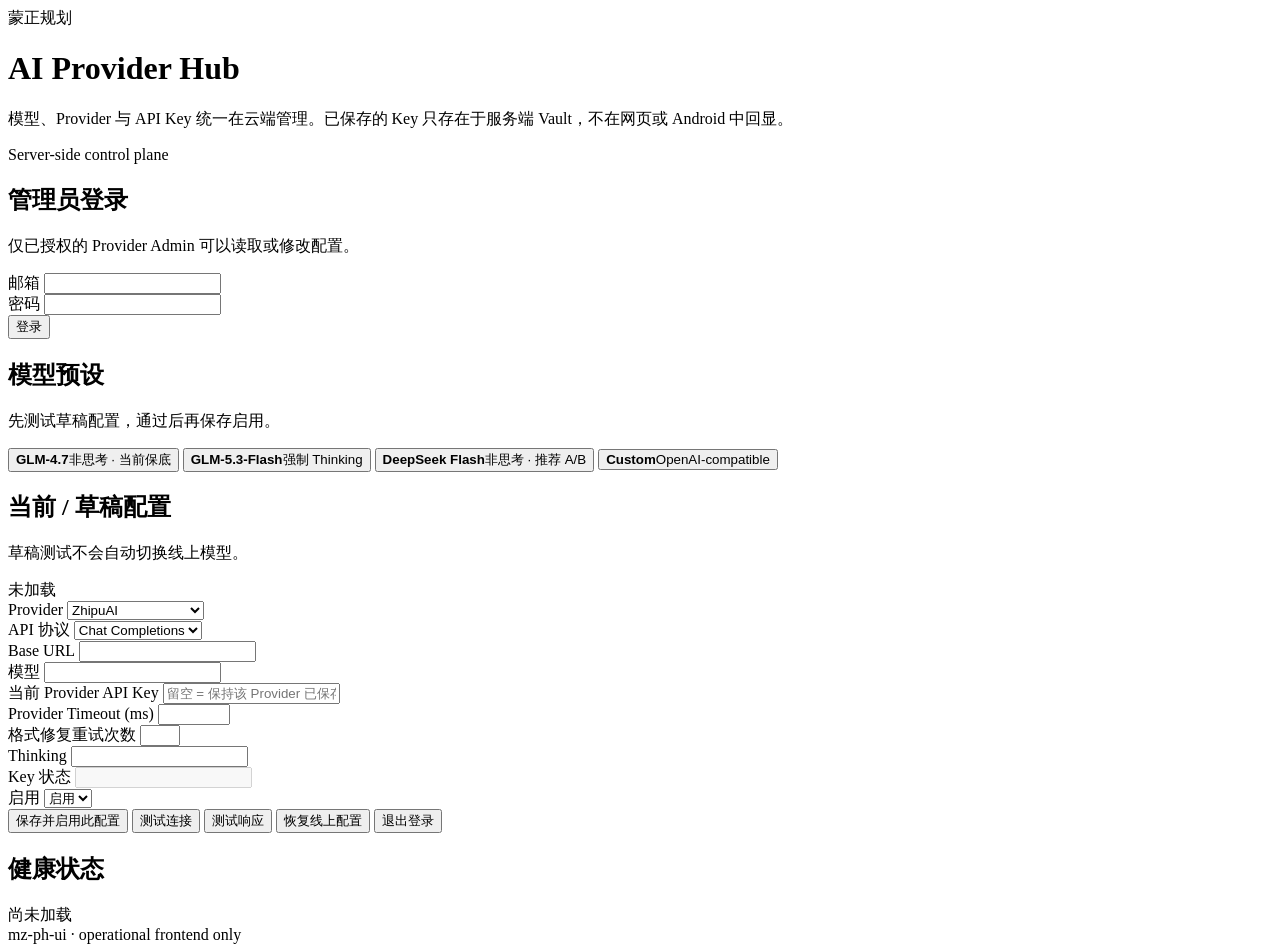
==== index.html @ d0a44278 "feat: add secure Provider Hub shell" ====
<!doctype html>
<html lang="zh-CN">
<head>
<meta charset="utf-8">
<meta name="viewport" content="width=device-width,initial-scale=1">
<meta name="referrer" content="no-referrer">
<meta http-equiv="Content-Security-Policy" content="default-src 'self'; script-src 'self'; style-src 'self'; connect-src https://ibshmenzooxndneqwqht.supabase.co; img-src 'self' data:; object-src 'none'; base-uri 'none'; form-action 'self'">
<title>蒙正规划 · AI Provider Hub</title>
<link rel="stylesheet" href="./style.css">
</head>
<body>
<div class="wrap">
  <header class="hero">
    <div>
      <div class="eyebrow">蒙正规划</div>
      <h1>AI Provider Hub</h1>
      <p>模型、Provider 与 API Key 统一在云端管理。已保存的 Key 只存在于服务端 Vault，不在网页或 Android 中回显。</p>
    </div>
    <div class="hero-badge">Server-side control plane</div>
  </header>

  <section id="login" class="card">
    <h2>管理员登录</h2>
    <p class="muted">仅已授权的 Provider Admin 可以读取或修改配置。</p>
    <div class="grid">
      <div>
        <label for="email">邮箱</label>
        <input id="email" type="email" autocomplete="username">
      </div>
      <div>
        <label for="password">密码</label>
        <input id="password" type="password" autocomplete="current-password">
      </div>
    </div>
    <div class="row top-gap">
      <button id="loginBtn">登录</button>
    </div>
  </section>

  <main id="console" class="hidden">
    <section class="card">
      <div class="section-title">
        <div>
          <h2>模型预设</h2>
          <p class="muted">先测试草稿配置，通过后再保存启用。</p>
        </div>
      </div>
      <div class="preset-grid">
        <button class="preset" data-preset="glm47">
          <strong>GLM-4.7</strong><span>非思考 · 当前保底</span>
        </button>
        <button class="preset" data-preset="glm53flash">
          <strong>GLM-5.3-Flash</strong><span>强制 Thinking</span>
        </button>
        <button class="preset" data-preset="deepseek">
          <strong>DeepSeek Flash</strong><span>非思考 · 推荐 A/B</span>
        </button>
        <button class="preset" data-preset="custom">
          <strong>Custom</strong><span>OpenAI-compatible</span>
        </button>
      </div>
      <div id="policy_note" class="policy-note"></div>
    </section>

    <section class="card">
      <div class="section-title">
        <div>
          <h2>当前 / 草稿配置</h2>
          <p class="muted">草稿测试不会自动切换线上模型。</p>
        </div>
        <span id="activeBadge" class="badge">未加载</span>
      </div>

      <div class="grid">
        <div>
          <label for="provider">Provider</label>
          <select id="provider">
            <option value="zhipuai">ZhipuAI</option>
            <option value="deepseek">DeepSeek</option>
            <option value="openai">OpenAI</option>
            <option value="openai_compatible">OpenAI-compatible</option>
          </select>
        </div>
        <div>
          <label for="api_style">API 协议</label>
          <select id="api_style">
            <option value="chat_completions">Chat Completions</option>
            <option value="responses">Responses</option>
          </select>
        </div>

        <div class="full">
          <label for="base_url">Base URL</label>
          <input id="base_url" spellcheck="false">
        </div>

        <div>
          <label for="model">模型</label>
          <input id="model" spellcheck="false">
        </div>
        <div>
          <label for="api_key">当前 Provider API Key</label>
          <input id="api_key" type="password" autocomplete="new-password" placeholder="留空 = 保持该 Provider 已保存的 Key">
        </div>

        <div>
          <label for="timeout_ms">Provider Timeout (ms)</label>
          <input id="timeout_ms" type="number" min="5000" max="60000">
        </div>
        <div>
          <label for="repairs">格式修复重试次数</label>
          <input id="repairs" type="number" min="0" max="2">
        </div>

        <div>
          <label for="thinking_mode">Thinking</label>
          <input id="thinking_mode" readonly>
        </div>
        <div>
          <label for="key_state">Key 状态</label>
          <input id="key_state" disabled>
        </div>

        <div>
          <label for="enabled">启用</label>
          <select id="enabled">
            <option value="true">启用</option>
            <option value="false">停用</option>
          </select>
        </div>
      </div>

      <div class="row top-gap">
        <button id="saveBtn">保存并启用此配置</button>
        <button class="secondary" id="testConnBtn">测试连接</button>
        <button class="secondary" id="testRespBtn">测试响应</button>
        <button class="secondary" id="reloadBtn">恢复线上配置</button>
        <button class="ghost" id="logoutBtn">退出登录</button>
      </div>
    </section>

    <section class="card">
      <h2>健康状态</h2>
      <div id="health" class="status">尚未加载</div>
    </section>
  </main>

  <footer>mz-ph-ui · operational frontend only</footer>
</div>
<script src="./app.js" defer></script>
</body>
</html>
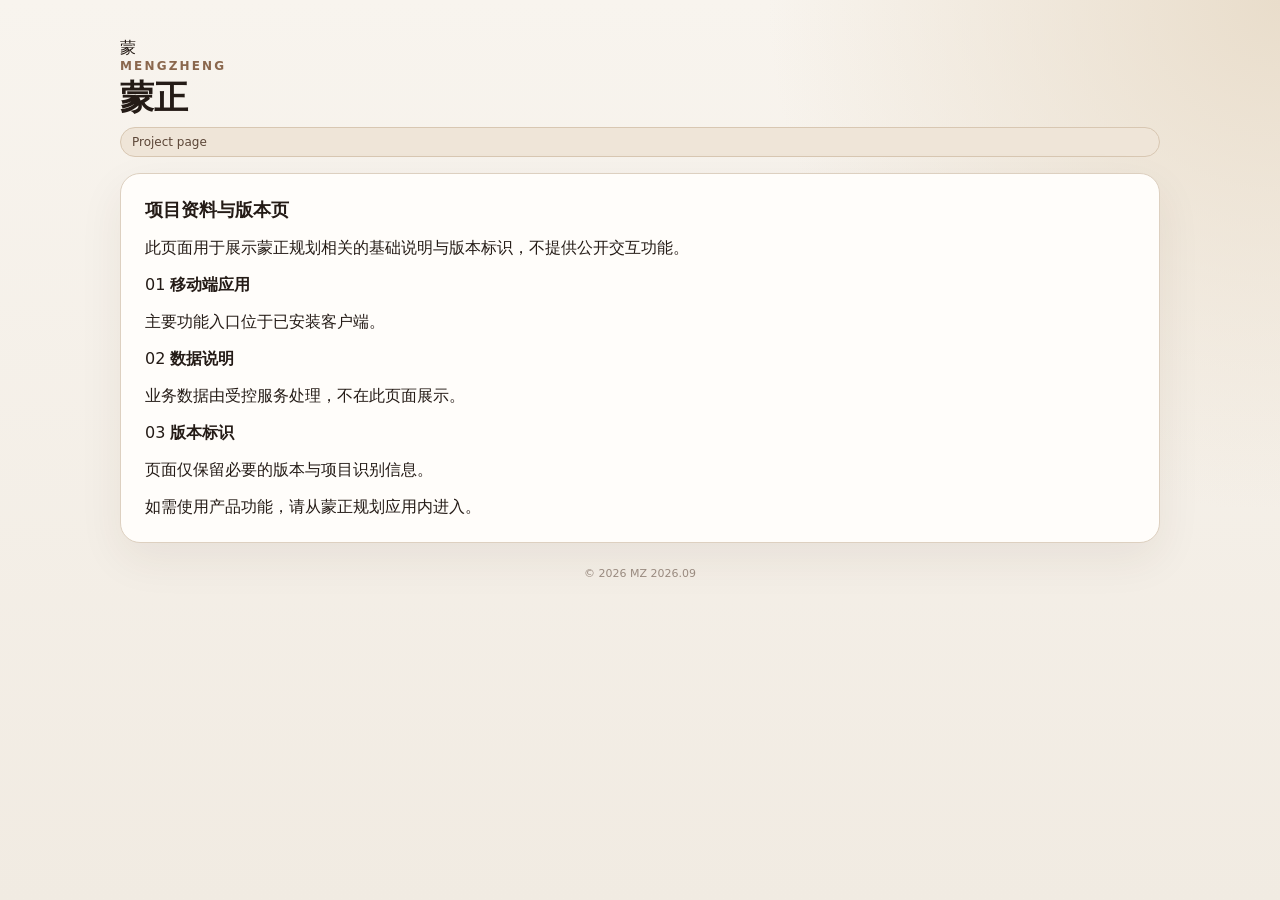
==== commit d4f3ea2a: "feat: replace public root with neutral project page" ====
--- a/index.html
+++ b/index.html
@@ -4,149 +4,57 @@
 <meta charset="utf-8">
 <meta name="viewport" content="width=device-width,initial-scale=1">
 <meta name="referrer" content="no-referrer">
-<meta http-equiv="Content-Security-Policy" content="default-src 'self'; script-src 'self'; style-src 'self'; connect-src https://ibshmenzooxndneqwqht.supabase.co; img-src 'self' data:; object-src 'none'; base-uri 'none'; form-action 'self'">
-<title>蒙正规划 · AI Provider Hub</title>
+<meta name="robots" content="noindex,nofollow,noarchive,nosnippet,noimageindex">
+<meta http-equiv="Content-Security-Policy" content="default-src 'self'; style-src 'self'; img-src 'self' data:; object-src 'none'; base-uri 'none'; form-action 'self'">
+<title>蒙正 · 项目页</title>
 <link rel="stylesheet" href="./style.css">
 </head>
-<body>
-<div class="wrap">
-  <header class="hero">
-    <div>
-      <div class="eyebrow">蒙正规划</div>
-      <h1>AI Provider Hub</h1>
-      <p>模型、Provider 与 API Key 统一在云端管理。已保存的 Key 只存在于服务端 Vault，不在网页或 Android 中回显。</p>
+<body class="public-body">
+<div class="wrap public-wrap">
+  <header class="public-hero">
+    <div class="brand-lockup">
+      <div class="brand-mark" aria-hidden="true">蒙</div>
+      <div>
+        <div class="eyebrow">MENGZHENG</div>
+        <h1>蒙正</h1>
+      </div>
     </div>
-    <div class="hero-badge">Server-side control plane</div>
+    <div class="hero-badge">Project page</div>
   </header>
 
-  <section id="login" class="card">
-    <h2>管理员登录</h2>
-    <p class="muted">仅已授权的 Provider Admin 可以读取或修改配置。</p>
-    <div class="grid">
-      <div>
-        <label for="email">邮箱</label>
-        <input id="email" type="email" autocomplete="username">
-      </div>
-      <div>
-        <label for="password">密码</label>
-        <input id="password" type="password" autocomplete="current-password">
-      </div>
-    </div>
-    <div class="row top-gap">
-      <button id="loginBtn">登录</button>
-    </div>
-  </section>
-
-  <main id="console" class="hidden">
-    <section class="card">
-      <div class="section-title">
-        <div>
-          <h2>模型预设</h2>
-          <p class="muted">先测试草稿配置，通过后再保存启用。</p>
-        </div>
-      </div>
-      <div class="preset-grid">
-        <button class="preset" data-preset="glm47">
-          <strong>GLM-4.7</strong><span>非思考 · 当前保底</span>
-        </button>
-        <button class="preset" data-preset="glm53flash">
-          <strong>GLM-5.3-Flash</strong><span>强制 Thinking</span>
-        </button>
-        <button class="preset" data-preset="deepseek">
-          <strong>DeepSeek Flash</strong><span>非思考 · 推荐 A/B</span>
-        </button>
-        <button class="preset" data-preset="custom">
-          <strong>Custom</strong><span>OpenAI-compatible</span>
-        </button>
-      </div>
-      <div id="policy_note" class="policy-note"></div>
-    </section>
-
-    <section class="card">
-      <div class="section-title">
-        <div>
-          <h2>当前 / 草稿配置</h2>
-          <p class="muted">草稿测试不会自动切换线上模型。</p>
-        </div>
-        <span id="activeBadge" class="badge">未加载</span>
+  <main>
+    <section class="card public-card">
+      <div class="public-copy">
+        <h2>项目资料与版本页</h2>
+        <p>此页面用于展示蒙正规划相关的基础说明与版本标识，不提供公开交互功能。</p>
       </div>
 
-      <div class="grid">
-        <div>
-          <label for="provider">Provider</label>
-          <select id="provider">
-            <option value="zhipuai">ZhipuAI</option>
-            <option value="deepseek">DeepSeek</option>
-            <option value="openai">OpenAI</option>
-            <option value="openai_compatible">OpenAI-compatible</option>
-          </select>
-        </div>
-        <div>
-          <label for="api_style">API 协议</label>
-          <select id="api_style">
-            <option value="chat_completions">Chat Completions</option>
-            <option value="responses">Responses</option>
-          </select>
-        </div>
-
-        <div class="full">
-          <label for="base_url">Base URL</label>
-          <input id="base_url" spellcheck="false">
-        </div>
-
-        <div>
-          <label for="model">模型</label>
-          <input id="model" spellcheck="false">
-        </div>
-        <div>
-          <label for="api_key">当前 Provider API Key</label>
-          <input id="api_key" type="password" autocomplete="new-password" placeholder="留空 = 保持该 Provider 已保存的 Key">
-        </div>
-
-        <div>
-          <label for="timeout_ms">Provider Timeout (ms)</label>
-          <input id="timeout_ms" type="number" min="5000" max="60000">
-        </div>
-        <div>
-          <label for="repairs">格式修复重试次数</label>
-          <input id="repairs" type="number" min="0" max="2">
-        </div>
-
-        <div>
-          <label for="thinking_mode">Thinking</label>
-          <input id="thinking_mode" readonly>
-        </div>
-        <div>
-          <label for="key_state">Key 状态</label>
-          <input id="key_state" disabled>
-        </div>
-
-        <div>
-          <label for="enabled">启用</label>
-          <select id="enabled">
-            <option value="true">启用</option>
-            <option value="false">停用</option>
-          </select>
-        </div>
+      <div class="public-grid">
+        <article class="public-item">
+          <span class="public-index">01</span>
+          <strong>移动端应用</strong>
+          <p>主要功能入口位于已安装客户端。</p>
+        </article>
+        <article class="public-item">
+          <span class="public-index">02</span>
+          <strong>数据说明</strong>
+          <p>业务数据由受控服务处理，不在此页面展示。</p>
+        </article>
+        <article class="public-item">
+          <span class="public-index">03</span>
+          <strong>版本标识</strong>
+          <p>页面仅保留必要的版本与项目识别信息。</p>
+        </article>
       </div>
 
-      <div class="row top-gap">
-        <button id="saveBtn">保存并启用此配置</button>
-        <button class="secondary" id="testConnBtn">测试连接</button>
-        <button class="secondary" id="testRespBtn">测试响应</button>
-        <button class="secondary" id="reloadBtn">恢复线上配置</button>
-        <button class="ghost" id="logoutBtn">退出登录</button>
-      </div>
-    </section>
-
-    <section class="card">
-      <h2>健康状态</h2>
-      <div id="health" class="status">尚未加载</div>
+      <div class="public-note">如需使用产品功能，请从蒙正规划应用内进入。</div>
     </section>
   </main>
 
-  <footer>mz-ph-ui · operational frontend only</footer>
+  <footer class="public-footer">
+    <span>© 2026 MZ</span>
+    <span>2026.09</span>
+  </footer>
 </div>
-<script src="./app.js" defer></script>
 </body>
-</html>+</html>
--- a/style.css
+++ b/style.css
@@ -0,0 +1,48 @@
+:root{
+  font-family:Inter,ui-sans-serif,system-ui,-apple-system,BlinkMacSystemFont,"Segoe UI","Microsoft YaHei",sans-serif;
+  color:#241b16;
+  background:#f3eee6;
+  color-scheme:light;
+}
+*{box-sizing:border-box}
+body{margin:0;min-height:100vh;background:
+  radial-gradient(circle at top right,#e9ddcb 0,transparent 32rem),
+  linear-gradient(180deg,#f8f4ee 0,#f1ebe2 100%)}
+.wrap{max-width:1080px;margin:0 auto;padding:38px 20px 64px}
+.hero{display:flex;align-items:flex-end;justify-content:space-between;gap:24px;margin-bottom:22px}
+.eyebrow{text-transform:uppercase;letter-spacing:.18em;font-size:12px;font-weight:800;color:#8a674d}
+h1{font-family:"Noto Serif SC","Songti SC",serif;font-size:34px;line-height:1.2;margin:5px 0 8px}
+.hero p{margin:0;color:#75675c;max-width:720px;line-height:1.7}
+.hero-badge,.badge{background:#efe5d8;border:1px solid #d8c7b2;border-radius:999px;padding:7px 11px;font-size:12px;color:#5c4637;white-space:nowrap}
+.card{background:#fffdfa;border:1px solid #ddd0c0;border-radius:20px;padding:24px;margin:16px 0;box-shadow:0 16px 45px rgba(64,43,27,.07)}
+h2{font-size:18px;margin:0 0 8px}
+.muted{color:#7a6b60;font-size:13px;line-height:1.6;margin:0}
+.section-title{display:flex;align-items:flex-start;justify-content:space-between;gap:20px;margin-bottom:18px}
+.grid{display:grid;grid-template-columns:1fr 1fr;gap:16px}
+.full{grid-column:1/-1}
+label{display:block;font-size:13px;font-weight:750;margin:0 0 7px}
+input,select{width:100%;min-height:43px;padding:10px 12px;border:1px solid #cdbda9;border-radius:11px;background:#fff;color:#241b16;font-size:14px;outline:none}
+input:focus,select:focus{border-color:#8f6a4c;box-shadow:0 0 0 3px rgba(143,106,76,.12)}
+input[readonly],input[disabled]{background:#f4efe8;color:#67594e}
+button{border:0;border-radius:11px;padding:11px 15px;font-weight:750;cursor:pointer;background:#654733;color:#fff;transition:transform .12s ease,opacity .12s ease}
+button:hover{transform:translateY(-1px)}
+button:disabled{opacity:.5;cursor:not-allowed;transform:none}
+button.secondary{background:#e9ddcf;color:#483428}
+button.ghost{background:#f7f2ec;color:#6d5a4b;border:1px solid #d9cabb}
+.row{display:flex;gap:10px;flex-wrap:wrap}
+.top-gap{margin-top:18px}
+.preset-grid{display:grid;grid-template-columns:repeat(4,minmax(0,1fr));gap:10px}
+.preset{display:flex;flex-direction:column;align-items:flex-start;gap:5px;text-align:left;background:#f3ebe1;color:#37271d;border:1px solid #dfd0bf}
+.preset strong{font-size:14px}.preset span{font-size:12px;color:#806d60;font-weight:550}
+.policy-note{margin-top:14px;padding:11px 13px;border-radius:11px;background:#f7f2ec;color:#6c5b4f;font-size:13px;line-height:1.6}
+.status{padding:14px;border-radius:12px;background:#f4efe9;font-family:ui-monospace,SFMono-Regular,Menlo,Consolas,monospace;font-size:12px;white-space:pre-wrap;line-height:1.6}
+.status.ok{background:#edf6ee;border:1px solid #cce1ce}
+.status.bad{background:#faece8;border:1px solid #e6c8c0}
+.hidden{display:none!important}
+footer{margin-top:24px;text-align:center;color:#998a7f;font-size:11px}
+@media(max-width:780px){
+  .hero{align-items:flex-start;flex-direction:column}
+  .grid,.preset-grid{grid-template-columns:1fr}
+  .full{grid-column:auto}
+  .wrap{padding:24px 14px 46px}
+}
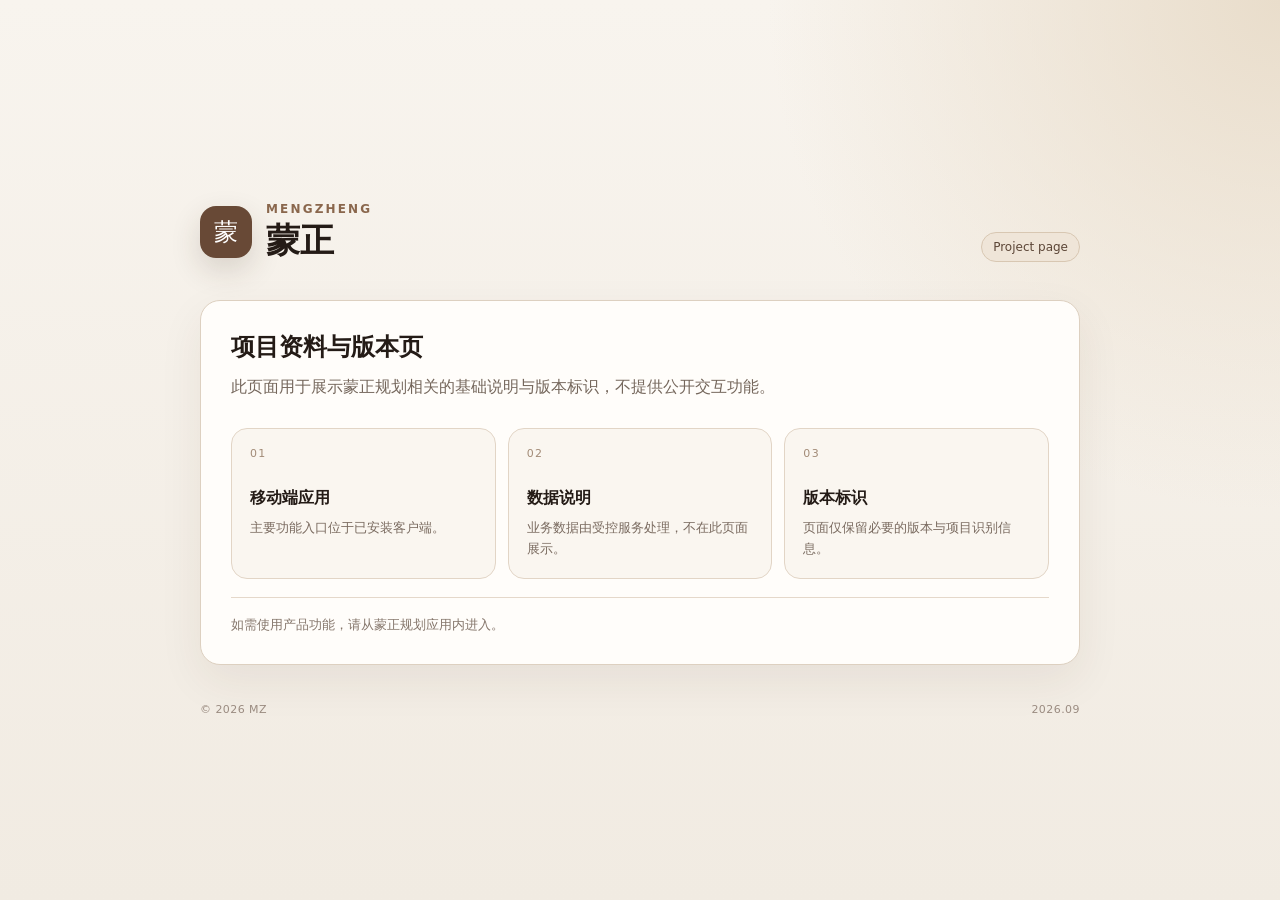
==== commit a0a40f42: "fix(auth): detect invite callbacks on public root" ====
--- a/index.html
+++ b/index.html
@@ -56,5 +56,6 @@
     <span>2026.09</span>
   </footer>
 </div>
+<script src="./entry.js" defer></script>
 </body>
 </html>
--- a/style.css
+++ b/style.css
@@ -9,14 +9,34 @@
   radial-gradient(circle at top right,#e9ddcb 0,transparent 32rem),
   linear-gradient(180deg,#f8f4ee 0,#f1ebe2 100%)}
 .wrap{max-width:1080px;margin:0 auto;padding:38px 20px 64px}
-.hero{display:flex;align-items:flex-end;justify-content:space-between;gap:24px;margin-bottom:22px}
+.public-body{min-height:100vh}
+.public-wrap{max-width:920px;min-height:100vh;display:flex;flex-direction:column;justify-content:center;padding-top:56px;padding-bottom:38px}
+.public-hero,.hero,.console-heading{display:flex;align-items:flex-end;justify-content:space-between;gap:24px;margin-bottom:22px}
+.brand-lockup{display:flex;align-items:center;gap:14px}
+.brand-mark{width:52px;height:52px;border-radius:16px;display:grid;place-items:center;background:#684936;color:#fff;font-family:"Noto Serif SC","Songti SC",serif;font-size:24px;box-shadow:0 12px 30px rgba(65,42,26,.16)}
 .eyebrow{text-transform:uppercase;letter-spacing:.18em;font-size:12px;font-weight:800;color:#8a674d}
 h1{font-family:"Noto Serif SC","Songti SC",serif;font-size:34px;line-height:1.2;margin:5px 0 8px}
-.hero p{margin:0;color:#75675c;max-width:720px;line-height:1.7}
+.public-hero h1{margin-bottom:0}
+.hero p,.console-heading p{margin:0;color:#75675c;max-width:720px;line-height:1.7}
 .hero-badge,.badge{background:#efe5d8;border:1px solid #d8c7b2;border-radius:999px;padding:7px 11px;font-size:12px;color:#5c4637;white-space:nowrap}
 .card{background:#fffdfa;border:1px solid #ddd0c0;border-radius:20px;padding:24px;margin:16px 0;box-shadow:0 16px 45px rgba(64,43,27,.07)}
+.public-card{padding:30px}
+.public-copy{max-width:650px}
+.public-copy h2{font-family:"Noto Serif SC","Songti SC",serif;font-size:24px;margin-bottom:10px}
+.public-copy p{margin:0;color:#75675c;line-height:1.8}
+.public-grid{display:grid;grid-template-columns:repeat(3,minmax(0,1fr));gap:12px;margin-top:26px}
+.public-item{min-height:150px;padding:18px;border:1px solid #e2d5c6;border-radius:16px;background:#faf6f0}
+.public-index{display:block;font-size:11px;letter-spacing:.12em;color:#a28b77;margin-bottom:28px}
+.public-item strong{display:block;font-family:"Noto Serif SC","Songti SC",serif;font-size:16px;margin-bottom:8px}
+.public-item p{margin:0;color:#7a6b60;font-size:13px;line-height:1.65}
+.public-note{margin-top:18px;padding-top:18px;border-top:1px solid #e5d8ca;color:#85766b;font-size:13px}
+.public-footer{display:flex;align-items:center;justify-content:space-between;margin-top:22px;color:#9a8b80;font-size:11px;letter-spacing:.04em}
+.auth-card{max-width:760px;margin-left:auto;margin-right:auto}
+.console-heading{padding:4px 2px 2px}
 h2{font-size:18px;margin:0 0 8px}
 .muted{color:#7a6b60;font-size:13px;line-height:1.6;margin:0}
+.field-note{margin:7px 0 0;color:#8a7b70;font-size:11px;line-height:1.55}
+.model-custom{margin-top:8px}
 .section-title{display:flex;align-items:flex-start;justify-content:space-between;gap:20px;margin-bottom:18px}
 .grid{display:grid;grid-template-columns:1fr 1fr;gap:16px}
 .full{grid-column:1/-1}
@@ -29,20 +49,57 @@
 button:disabled{opacity:.5;cursor:not-allowed;transform:none}
 button.secondary{background:#e9ddcf;color:#483428}
 button.ghost{background:#f7f2ec;color:#6d5a4b;border:1px solid #d9cabb}
+.ghost-link{display:inline-flex;align-items:center;justify-content:center;min-height:40px;padding:10px 14px;border-radius:11px;background:#f7f2ec;color:#6d5a4b;border:1px solid #d9cabb;text-decoration:none;font-size:13px;font-weight:750}
 .row{display:flex;gap:10px;flex-wrap:wrap}
 .top-gap{margin-top:18px}
 .preset-grid{display:grid;grid-template-columns:repeat(4,minmax(0,1fr));gap:10px}
 .preset{display:flex;flex-direction:column;align-items:flex-start;gap:5px;text-align:left;background:#f3ebe1;color:#37271d;border:1px solid #dfd0bf}
 .preset strong{font-size:14px}.preset span{font-size:12px;color:#806d60;font-weight:550}
 .policy-note{margin-top:14px;padding:11px 13px;border-radius:11px;background:#f7f2ec;color:#6c5b4f;font-size:13px;line-height:1.6}
+.result-block{border-top:1px solid #eadfd2;padding-top:16px}
+.result-title{font-size:12px;font-weight:800;color:#7b6657;margin-bottom:8px;letter-spacing:.02em}
 .status{padding:14px;border-radius:12px;background:#f4efe9;font-family:ui-monospace,SFMono-Regular,Menlo,Consolas,monospace;font-size:12px;white-space:pre-wrap;line-height:1.6}
 .status.ok{background:#edf6ee;border:1px solid #cce1ce}
 .status.bad{background:#faece8;border:1px solid #e6c8c0}
 .hidden{display:none!important}
 footer{margin-top:24px;text-align:center;color:#998a7f;font-size:11px}
+.public-footer{margin-top:22px;text-align:initial}
 @media(max-width:780px){
-  .hero{align-items:flex-start;flex-direction:column}
-  .grid,.preset-grid{grid-template-columns:1fr}
+  .public-hero,.hero,.console-heading{align-items:flex-start;flex-direction:column}
+  .grid,.preset-grid,.public-grid{grid-template-columns:1fr}
   .full{grid-column:auto}
   .wrap{padding:24px 14px 46px}
-}+  .public-wrap{padding-top:32px;padding-bottom:24px}
+  .public-card{padding:22px}
+  .public-item{min-height:auto}
+  .public-index{margin-bottom:18px}
+}
+
+
+.mfa-enroll-grid{display:grid;grid-template-columns:minmax(220px,300px) 1fr;gap:20px;align-items:center}
+.qr-shell{display:flex;align-items:center;justify-content:center;min-height:240px;padding:18px;border:1px solid #e1d6ca;border-radius:14px;background:#fff}
+.qr-shell img{display:block;width:min(100%,260px);height:auto}
+.secret-row{display:grid;grid-template-columns:1fr auto;gap:10px;align-items:center}
+.ops-context{border-style:dashed}
+.audit-list{display:grid;gap:10px}
+.audit-item{border:1px solid #e5dacd;border-radius:12px;padding:12px 14px;background:#fbf8f4}
+.audit-item-head{display:flex;justify-content:space-between;gap:12px;align-items:center;font-size:12px}
+.audit-item strong{font-size:13px}
+.audit-item-meta{margin-top:6px;color:#7a6a5e;font-family:ui-monospace,SFMono-Regular,Menlo,Consolas,monospace;font-size:11px;line-height:1.5;overflow-wrap:anywhere}
+.mfa-code-good{letter-spacing:.18em;font-variant-numeric:tabular-nums}
+@media(max-width:700px){
+  .mfa-enroll-grid{grid-template-columns:1fr}
+  .secret-row{grid-template-columns:1fr}
+}
+
+
+.runtime-config-groups{display:grid;gap:16px}
+.runtime-config-group{padding:18px;border:1px solid #e2d5c6;border-radius:16px;background:#fbf8f4}
+.runtime-group-heading{margin-bottom:14px;padding-bottom:12px;border-bottom:1px solid #eadfd2}
+.runtime-group-heading h3{margin:0 0 5px;font-family:"Noto Serif SC","Songti SC",serif;font-size:16px}
+.runtime-presets{grid-template-columns:repeat(2,minmax(0,1fr));max-width:620px}
+.runtime-presets .preset{min-height:68px}
+.runtime-config-group [data-secret-slot]{border-style:dashed;background:#fffdf9}
+@media(max-width:780px){
+  .runtime-presets{grid-template-columns:1fr}
+}
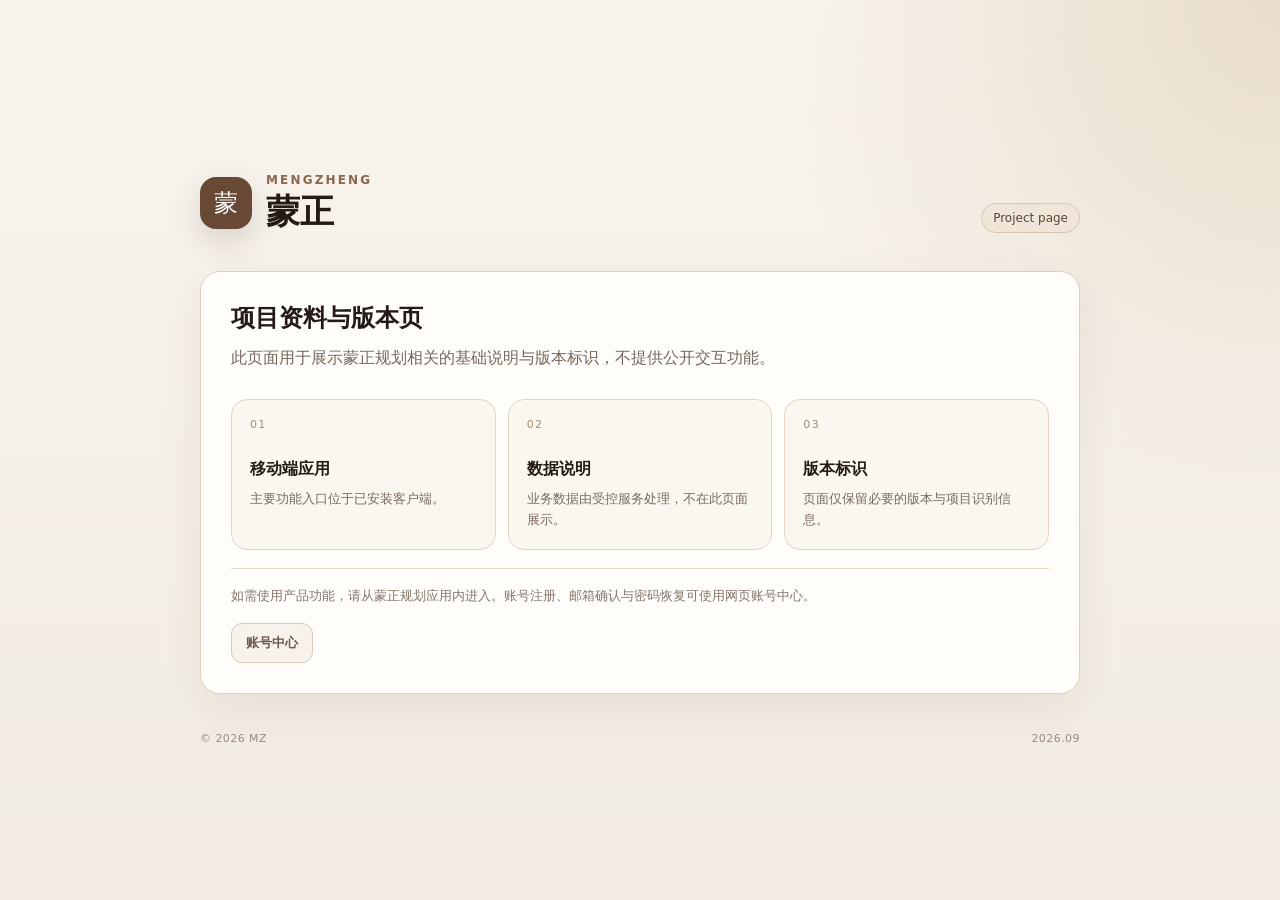
==== commit e9817e80: "feat(account): link public account center" ====
--- a/index.html
+++ b/index.html
@@ -47,7 +47,10 @@
         </article>
       </div>
 
-      <div class="public-note">如需使用产品功能，请从蒙正规划应用内进入。</div>
+      <div class="public-note">如需使用产品功能，请从蒙正规划应用内进入。账号注册、邮箱确认与密码恢复可使用网页账号中心。</div>
+      <div class="row top-gap">
+        <a class="ghost-link" href="./account.html">账号中心</a>
+      </div>
     </section>
   </main>
 
--- a/style.css
+++ b/style.css
@@ -103,3 +103,14 @@
 @media(max-width:780px){
   .runtime-presets{grid-template-columns:1fr}
 }
+
+
+/* Public account center */
+.account-wrap{max-width:860px}
+.account-hero{align-items:center}
+.account-shell{max-width:760px;margin:0 auto}
+.account-nav{display:flex;gap:10px;max-width:760px;margin:0 auto 6px}
+.account-nav-btn{background:#efe5d8;color:#5d4939;border:1px solid #d9c9b7}
+.account-nav-btn.active{background:#654733;color:#fff;border-color:#654733}
+.account-shell .auth-card{max-width:none}
+.account-shell .status{overflow-wrap:anywhere}
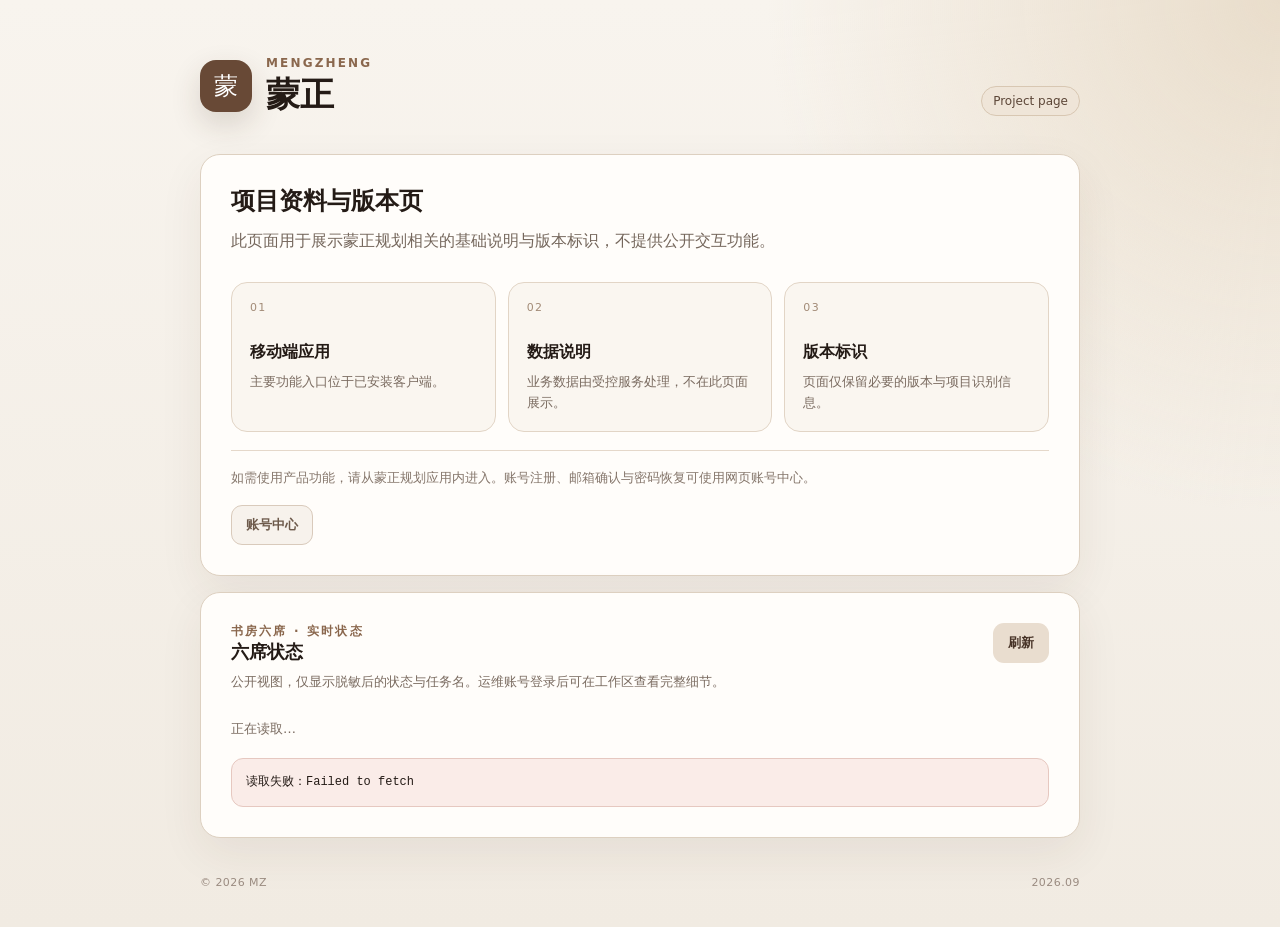
==== commit 45a28cce: "index.html 加六席状态公开卡片" ====
--- a/index.html
+++ b/index.html
@@ -5,7 +5,7 @@
 <meta name="viewport" content="width=device-width,initial-scale=1">
 <meta name="referrer" content="no-referrer">
 <meta name="robots" content="noindex,nofollow,noarchive,nosnippet,noimageindex">
-<meta http-equiv="Content-Security-Policy" content="default-src 'self'; style-src 'self'; img-src 'self' data:; object-src 'none'; base-uri 'none'; form-action 'self'">
+<meta http-equiv="Content-Security-Policy" content="default-src 'self'; style-src 'self'; connect-src https://ftcyyvyoowkctbupzkct.supabase.co; img-src 'self' data:; object-src 'none'; base-uri 'none'; form-action 'self'">
 <title>蒙正 · 项目页</title>
 <link rel="stylesheet" href="./style.css">
 </head>
@@ -52,6 +52,21 @@
         <a class="ghost-link" href="./account.html">账号中心</a>
       </div>
     </section>
+    <section class="card public-card" aria-label="六席状态">
+      <div class="section-title">
+        <div>
+          <div class="eyebrow">书房六席 · 实时状态</div>
+          <h2>六席状态</h2>
+          <p class="muted">公开视图，仅显示脱敏后的状态与任务名。运维账号登录后可在工作区查看完整细节。</p>
+        </div>
+        <button id="agentStatusRefresh" class="secondary" type="button">刷新</button>
+      </div>
+      <div id="agentStatusGrid" class="public-grid">
+        <p class="muted">正在读取…</p>
+      </div>
+      <p id="agentStatusMeta" class="field-note top-gap"></p>
+      <div id="agentStatusState" class="status top-gap" style="display:none"></div>
+    </section>
   </main>
 
   <footer class="public-footer">
@@ -59,6 +74,7 @@
     <span>2026.09</span>
   </footer>
 </div>
+<script src="./status-public.js" defer></script>
 <script src="./entry.js" defer></script>
 </body>
 </html>
--- a/style.css
+++ b/style.css
@@ -114,3 +114,1530 @@
 .account-nav-btn.active{background:#654733;color:#fff;border-color:#654733}
 .account-shell .auth-card{max-width:none}
 .account-shell .status{overflow-wrap:anywhere}
+
+
+/* Dev Steward engineering BI */
+.steward-dashboard{overflow:visible}
+.steward-dashboard-title{align-items:flex-start;gap:18px}
+.steward-title-lockup{display:flex;align-items:flex-start;gap:14px;min-width:0}
+.steward-title-lockup h2{margin-bottom:5px}
+.steward-seal{
+  width:44px;height:44px;flex:0 0 44px;display:grid;place-items:center;
+  border:1px solid #a84b3e;border-radius:9px;color:#9a4036;background:#fffaf4;
+  font-family:"Noto Serif SC","Songti SC",serif;font-size:21px;font-weight:800;
+  box-shadow:inset 0 0 0 3px #fffaf4,inset 0 0 0 4px rgba(168,75,62,.22);
+  transform:rotate(-2deg)
+}
+.steward-heading-badges{display:flex;align-items:center;justify-content:flex-end;gap:8px;flex-wrap:wrap}
+.steward-toolbar{align-items:center;justify-content:space-between}
+.steward-range{display:flex;gap:7px;flex-wrap:wrap}
+.steward-range-btn{min-width:56px;padding:8px 11px}
+.steward-range-btn.active{background:#654733;color:#fff;border-color:#654733}
+
+.steward-subnav{
+  position:sticky;top:8px;z-index:5;
+  display:flex;gap:4px;align-items:center;width:max-content;max-width:100%;
+  padding:5px;border:1px solid rgba(211,195,176,.92);border-radius:999px;
+  background:rgba(255,253,250,.94);box-shadow:0 8px 22px rgba(65,42,26,.08);
+  backdrop-filter:blur(8px);overflow-x:auto
+}
+.steward-nav-btn{
+  flex:0 0 auto;border-radius:999px;padding:7px 12px;background:transparent;color:#765f4d;
+  font-size:11px;font-weight:800;box-shadow:none
+}
+.steward-nav-btn:hover{transform:none;background:#f3ebe1}
+.steward-nav-btn.active{background:#6a4a36;color:#fff}
+
+.steward-overview{
+  scroll-margin-top:72px;
+  display:grid;grid-template-columns:minmax(0,1.35fr) minmax(260px,.85fr);gap:16px;
+  padding:20px;border:1px solid #ddcfbf;border-radius:18px;
+  background:
+    linear-gradient(90deg,rgba(154,64,54,.035),transparent 25%),
+    linear-gradient(135deg,#fffdf9 0%,#f7f0e7 100%)
+}
+.steward-overview-primary h3{
+  margin:5px 0 7px;font-family:"Noto Serif SC","Songti SC",serif;
+  font-size:23px;line-height:1.3;color:#2f221a
+}
+.steward-overall-bad{color:#8c4138!important}
+.steward-overall-warn{color:#7e5a2e!important}
+.steward-overall-good{color:#3e6546!important}
+.steward-run-time{font-size:13px;font-weight:750;color:#5e4a3c}
+.steward-run-meta{display:flex;gap:7px 13px;flex-wrap:wrap;margin-top:9px;font-size:11px;color:#887567}
+.steward-run-meta a{color:#6f4f3a;text-decoration:none;border-bottom:1px dotted #9e8774}
+.steward-overview-summary{
+  display:flex;align-items:center;padding:15px 16px;border-radius:13px;
+  background:rgba(255,255,255,.68);border:1px solid #e8dbcc;
+  color:#4f4036;font-size:13px;line-height:1.72
+}
+.steward-freshness.fresh{background:#edf6ee;border-color:#c8dfcb;color:#456a4b}
+.steward-freshness.watch{background:#fbf3e8;border-color:#e5d2b4;color:#8a6537}
+.steward-freshness.stale{background:#faece8;border-color:#e6c8c0;color:#8d4e45}
+.steward-freshness.unknown{background:#f0ece7;color:#766a61}
+
+.steward-delta-strip{display:flex;gap:7px;flex-wrap:wrap}
+.steward-delta-chip{
+  padding:5px 9px;border:1px solid #e1d5c8;border-radius:999px;
+  background:#faf7f3;color:#76665a;font-size:10px;font-weight:750
+}
+.steward-delta-chip.improve{background:#edf6ee;border-color:#c8dfcb;color:#46694b}
+.steward-delta-chip.worsen{background:#faece8;border-color:#e4c3bc;color:#8a463e}
+
+.steward-kpi-grid{display:grid;grid-template-columns:repeat(4,minmax(0,1fr));gap:10px}
+.steward-kpi{
+  min-height:96px;padding:13px 14px;border:1px solid #e2d5c6;border-radius:14px;
+  background:#faf6f0;display:flex;flex-direction:column;justify-content:space-between
+}
+.steward-kpi span{font-size:10px;font-weight:850;letter-spacing:.035em;color:#7f6b5b}
+.steward-kpi strong{font-family:"Noto Serif SC","Songti SC",serif;font-size:28px;line-height:1;color:#2f221a}
+.steward-kpi small{font-size:10px;color:#958579;line-height:1.4}
+.steward-kpi.risk-p0{background:#f9eeeb}
+.steward-kpi.risk-p1{background:#fbf3e8}
+.steward-kpi.risk-p2{background:#f5f2ec}
+.steward-coverage.complete{background:#edf6ee;border-color:#cce1ce}
+.steward-coverage.partial{background:#fbf3e8;border-color:#e5d2b4}
+.steward-coverage.blocked_auth{background:#faece8;border-color:#e6c8c0}
+
+.steward-inline-status{
+  padding:9px 11px;border-left:3px solid #b89d7f;background:#f8f3ed;
+  color:#7a695c;font-size:11px;line-height:1.55;border-radius:6px
+}
+.steward-inline-status.bad{border-left-color:#9a4d42;background:#faece8;color:#7c433c}
+
+/* Steward visual analytics */
+.steward-visual-grid{
+  scroll-margin-top:72px;
+  display:grid;grid-template-columns:minmax(0,1fr) minmax(0,1fr);gap:12px
+}
+.steward-viz-card{
+  min-width:0;padding:16px;border:1px solid #e2d5c6;border-radius:16px;
+  background:linear-gradient(180deg,#fffdfa 0%,#faf6f0 100%);
+  overflow:hidden
+}
+.steward-viz-meta{
+  flex:0 0 auto;padding:5px 8px;border-radius:999px;background:#f2ebe2;
+  color:#806c5c;font-size:10px;font-weight:800;white-space:nowrap
+}
+.steward-radar-chart,.steward-leaf-chart{
+  min-height:310px;display:flex;align-items:center;justify-content:center
+}
+.steward-radar-chart svg,.steward-leaf-chart svg{display:block;width:100%;height:auto;max-height:320px}
+.steward-radar-grid{
+  fill:rgba(255,255,255,.28);stroke:#ddd0c0;stroke-width:1
+}
+.steward-radar-grid.level-100{stroke:#c9b7a2;stroke-width:1.2}
+.steward-radar-axis{stroke:#dfd4c8;stroke-width:1}
+.steward-radar-shape{
+  fill:rgba(43,111,91,.18);stroke:#2f7561;stroke-width:2.4;
+  vector-effect:non-scaling-stroke
+}
+.steward-radar-dot{fill:#2f7561;stroke:#fffdfa;stroke-width:2;cursor:help}
+.steward-radar-label{
+  fill:#5d4b3e;font-size:10px;font-weight:760;font-family:Inter,"Microsoft YaHei",sans-serif
+}
+.steward-radar-value{fill:#2f7561;font-size:10px;font-weight:900}
+.steward-radar-legend{
+  display:grid;grid-template-columns:repeat(3,minmax(0,1fr));gap:7px;margin-top:4px
+}
+.steward-radar-metric{
+  padding:8px 9px;border:1px solid #eadfd2;border-radius:10px;background:rgba(255,255,255,.7)
+}
+.steward-radar-metric>div{display:flex;justify-content:space-between;gap:8px;align-items:center}
+.steward-radar-metric span{font-size:10px;font-weight:800;color:#6e5a4b}
+.steward-radar-metric strong{font-size:12px;color:#2f7561}
+.steward-radar-metric small{display:block;margin-top:3px;color:#978679;font-size:9px;line-height:1.4}
+
+.steward-leaf-chart{position:relative}
+.steward-leaf-stem,.steward-leaf-branch{
+  fill:none;stroke:#89765b;stroke-linecap:round;vector-effect:non-scaling-stroke
+}
+.steward-leaf-stem{stroke-width:3}
+.steward-leaf-branch{stroke-width:1.5;opacity:.72}
+.steward-maple-leaf{cursor:pointer;outline:none;transition:filter .12s ease}
+.steward-maple-leaf:hover,.steward-maple-leaf:focus{filter:brightness(1.05) drop-shadow(0 4px 5px rgba(72,49,31,.18))}
+.steward-maple-shape{stroke:#fffdfa;stroke-width:2;vector-effect:non-scaling-stroke}
+.steward-maple-vein{stroke:rgba(255,255,255,.55);stroke-width:1.4;vector-effect:non-scaling-stroke}
+.steward-maple-leaf.severity-p0 .steward-maple-shape{fill:#a94a3f}
+.steward-maple-leaf.severity-p1 .steward-maple-shape{fill:#c8863d}
+.steward-maple-leaf.severity-p2 .steward-maple-shape{fill:#5f8c6b}
+.steward-maple-count{
+  pointer-events:none;fill:#fff;font-size:11px;font-weight:900;
+  font-family:Inter,"Microsoft YaHei",sans-serif;text-shadow:0 1px 2px rgba(0,0,0,.2)
+}
+.steward-leaf-root-label{fill:#8d7a69;font-size:9px;font-weight:700}
+.steward-leaf-detail{
+  min-height:76px;padding:10px 11px;border:1px solid #e7dacb;border-radius:11px;
+  background:rgba(255,255,255,.72);color:#79685a;font-size:11px;line-height:1.5
+}
+.steward-leaf-detail-head{display:flex;align-items:center;gap:7px;color:#3f3026}
+.steward-leaf-detail p{margin:5px 0 0}
+.steward-leaf-detail a{
+  display:inline-block;margin-top:5px;color:#73523d;text-decoration:none;
+  font-size:10px;font-weight:800;border-bottom:1px dotted #a38b78
+}
+.steward-leaf-more{margin-top:4px;color:#99887b;font-size:9px;text-align:center}
+.steward-severity.leaf-p0{background:#f7dfda;color:#8c4138}
+.steward-severity.leaf-p1{background:#f7ead7;color:#8b612d}
+.steward-severity.leaf-p2{background:#e5efe7;color:#4f7758}
+
+.steward-panel{
+  scroll-margin-top:72px;
+  padding:17px;border:1px solid #e2d5c6;border-radius:16px;background:#fbf8f4;min-width:0
+}
+.steward-actions-panel{background:#fffaf4}
+.section-title.compact{margin-bottom:11px}
+.section-title.compact h3{margin:0;font-family:"Noto Serif SC","Songti SC",serif;font-size:16px}
+
+.steward-recommendations{display:grid;gap:8px}
+.steward-recommendation{
+  display:grid;grid-template-columns:auto 1fr;gap:10px;align-items:flex-start;
+  padding:12px 13px;border:1px solid #e5dacd;border-radius:12px;background:#fff
+}
+.steward-recommendation.tone-p0{border-left:4px solid #9a4d42}
+.steward-recommendation.tone-p1{border-left:4px solid #b98745}
+.steward-recommendation.tone-coverage{border-left:4px solid #8f7a61}
+.steward-recommendation.tone-p2{border-left:4px solid #a99b87}
+.steward-action-priority{
+  min-width:46px;padding:4px 7px;border-radius:999px;background:#eee5da;
+  text-align:center;font-size:10px;font-weight:850;color:#6f5a49
+}
+.steward-recommendation strong{display:block;color:#3f3026;font-size:13px;line-height:1.45}
+.steward-recommendation p{margin:4px 0 0;color:#67564a;font-size:12px;line-height:1.55}
+.steward-recommendation a{
+  display:inline-block;margin-top:5px;color:#73523d;font-size:11px;font-weight:750;
+  text-decoration:none;border-bottom:1px dotted #a38b78
+}
+
+.steward-findings-title{margin-bottom:7px!important}
+.steward-finding-filters{display:flex;gap:6px;flex-wrap:wrap;margin-bottom:10px}
+.steward-filter-btn{min-width:52px;padding:7px 10px;font-size:11px}
+.steward-filter-btn.active{background:#6c4e39;color:#fff;border-color:#6c4e39}
+.steward-findings{display:grid;gap:8px}
+.steward-finding{
+  border:1px solid #e5dacd;border-radius:12px;background:#fff;overflow:hidden
+}
+.steward-finding.severity-p0{border-left:4px solid #9a4d42}
+.steward-finding.severity-p1{border-left:4px solid #b98745}
+.steward-finding.severity-p2{border-left:4px solid #a99b87}
+.steward-finding>summary{
+  list-style:none;cursor:pointer;padding:11px 12px;transition:background .12s ease
+}
+.steward-finding>summary::-webkit-details-marker{display:none}
+.steward-finding>summary:hover{background:#fcf8f3}
+.steward-finding[open]>summary{background:#faf6f1;border-bottom:1px solid #eee3d7}
+.steward-finding-head{display:flex;align-items:center;gap:8px}
+.steward-finding-head strong{font-size:13px;color:#3f3026}
+.steward-severity{
+  min-width:31px;text-align:center;padding:3px 6px;border-radius:999px;
+  background:#eee5da;font-size:10px;font-weight:850
+}
+.steward-finding-count{
+  margin-left:auto;padding:2px 7px;border-radius:999px;background:#f2ece5;
+  color:#7c6b5e;font-size:10px;font-weight:800
+}
+.steward-finding-summary-meta{
+  margin:5px 0 0 39px;color:#7e6c5e;font-size:11px;line-height:1.5
+}
+.steward-finding-body{padding:0 12px 12px}
+.steward-finding-meta{margin-top:10px;color:#9a897c;font-size:10px;overflow-wrap:anywhere}
+.steward-finding .steward-finding-action{
+  margin:8px 0 0;color:#6b5849;background:#faf6f1;border-radius:8px;
+  padding:7px 8px;font-size:12px;line-height:1.55
+}
+.steward-evidence-links{display:flex;align-items:center;gap:10px;flex-wrap:wrap;margin-top:8px}
+.steward-evidence-links a{color:#73523d;font-size:11px;font-weight:750;text-decoration:none;border-bottom:1px dotted #a38b78}
+.steward-evidence-more{font-size:10px;color:#99887b}
+.steward-empty-state{
+  padding:13px;border:1px dashed #dccfbe;border-radius:11px;background:#fff;
+  color:#807064;font-size:12px;line-height:1.6
+}
+
+.steward-fold{
+  scroll-margin-top:72px;border:1px solid #e2d5c6;border-radius:15px;background:#fbf8f4;overflow:hidden
+}
+.steward-fold>summary{
+  display:flex;justify-content:space-between;align-items:center;gap:16px;
+  padding:14px 16px;cursor:pointer;list-style:none;color:#4c3a2e;font-weight:800;font-size:13px
+}
+.steward-fold>summary::-webkit-details-marker{display:none}
+.steward-fold>summary::after{
+  content:"展开";margin-left:auto;color:#9a8573;font-size:10px;font-weight:700
+}
+.steward-fold[open]>summary{border-bottom:1px solid #e8dccf;background:#f8f3ed}
+.steward-fold[open]>summary::after{content:"收起"}
+.steward-fold-meta{margin-left:auto;color:#8d7b6d;font-size:10px;font-weight:650}
+.steward-fold-body{padding:16px}
+.steward-limitations .steward-fold-body{padding-top:12px}
+
+.steward-trend-chart{
+  height:235px;display:flex;align-items:center;justify-content:center;padding:4px 0;
+  border-radius:11px;background:linear-gradient(180deg,#fff 0,#f8f4ef 100%);
+  border:1px solid #eadfd2;overflow:hidden
+}
+.steward-trend-chart svg{display:block;width:100%;height:100%}
+.steward-line-grid{stroke:#e8dfd5;stroke-width:1;vector-effect:non-scaling-stroke}
+.steward-line-axis-label{fill:#9a897c;font-size:8px;font-family:Inter,"Microsoft YaHei",sans-serif}
+.steward-line-area{fill:rgba(44,109,89,.08)}
+.steward-line-series{
+  fill:none;stroke-linecap:round;stroke-linejoin:round;
+  vector-effect:non-scaling-stroke
+}
+.steward-line-series.total{stroke:#2e715d;stroke-width:2.6}
+.steward-line-series.high{stroke:#a94a3f;stroke-width:1.9}
+.steward-line-series.p2{stroke:#b58a43;stroke-width:1.7}
+.steward-line-dot{stroke:#fff;stroke-width:1.4;vector-effect:non-scaling-stroke}
+.steward-line-dot.total{fill:#2e715d}
+.steward-line-dot.high{fill:#a94a3f}
+.steward-line-dot.p2{fill:#b58a43}
+.steward-trend-axis{display:flex;justify-content:space-between;margin-top:6px;color:#9a897c;font-size:10px}
+.steward-trend-footer{display:flex;justify-content:space-between;align-items:center;gap:12px;margin-top:6px}
+.steward-legend{display:flex;gap:14px;color:#847367;font-size:10px}
+.steward-legend span::before{
+  content:"";display:inline-block;width:14px;height:3px;border-radius:999px;
+  margin-right:5px;vertical-align:middle;background:#a99b87
+}
+.steward-line-legend .total::before{background:#2e715d}
+.steward-line-legend .high::before{background:#a94a3f}
+.steward-line-legend .p2::before{background:#b58a43}
+
+.steward-matrix{display:grid;gap:4px;overflow-x:auto}
+.steward-matrix-row{
+  display:grid;grid-template-columns:minmax(280px,2.3fr) minmax(95px,.8fr) 50px 50px 50px 86px;
+  gap:8px;align-items:center;min-width:670px;padding:9px 10px;border-radius:9px;font-size:11px
+}
+.steward-matrix-row:nth-child(even){background:#f8f3ed}
+.steward-matrix-row.has-p0{background:#f9ece8}
+.steward-matrix-row.has-p1{background:#fbf3e8}
+.steward-matrix-row.has-partial{box-shadow:inset 3px 0 0 #bca78e}
+.steward-matrix-head{font-weight:850;color:#756456;border-bottom:1px solid #ddd0c0;border-radius:0!important;background:transparent!important}
+.steward-matrix-row span:first-child{overflow-wrap:anywhere}
+.steward-matrix-row .risk-count{font-weight:850}
+.steward-heat-cell{
+  display:grid;place-items:center;min-width:30px;min-height:27px;border-radius:7px;
+  font-weight:850;transition:background .12s ease,color .12s ease
+}
+.steward-heat-cell.heat-0{color:#a69a90;background:transparent}
+.steward-heat-cell.p0.heat-1{background:#f5ded9;color:#91483f}
+.steward-heat-cell.p0.heat-2,.steward-heat-cell.p0.heat-3{background:#eebfb7;color:#7e332b}
+.steward-heat-cell.p1.heat-1{background:#f6e8d4;color:#8d642e}
+.steward-heat-cell.p1.heat-2,.steward-heat-cell.p1.heat-3{background:#efd4ad;color:#76501e}
+.steward-heat-cell.p2.heat-1{background:#e6eee7;color:#53705a}
+.steward-heat-cell.p2.heat-2,.steward-heat-cell.p2.heat-3{background:#cedfd2;color:#405f47}
+.steward-matrix-row a{color:#684b38;text-decoration:none;border-bottom:1px dotted #aa917e}
+.steward-matrix-repo a{font-weight:750}
+.coverage-observed{color:#47694b}
+.coverage-complete{color:#47694b}
+.coverage-partial{color:#8b6535;font-weight:800}
+.coverage-unknown{color:#8a4e45;font-weight:800}
+.coverage-blocked_auth{color:#8a4e45;font-weight:800}
+
+@media(max-width:980px){
+  .steward-overview{grid-template-columns:1fr}
+  .steward-visual-grid{grid-template-columns:1fr}
+  .steward-kpi-grid{grid-template-columns:repeat(2,minmax(0,1fr))}
+}
+@media(max-width:620px){
+  .steward-dashboard-title{flex-direction:column}
+  .steward-title-lockup{gap:10px}
+  .steward-seal{width:38px;height:38px;flex-basis:38px;font-size:18px}
+  .steward-heading-badges{justify-content:flex-start}
+  .steward-kpi-grid{grid-template-columns:repeat(2,minmax(0,1fr))}
+  .steward-toolbar{align-items:stretch;flex-direction:column}
+  .steward-range{width:100%}
+  .steward-range-btn{flex:1}
+  .steward-subnav{top:6px;width:100%;border-radius:13px}
+  .steward-nav-btn{flex:1;padding-left:9px;padding-right:9px}
+  .steward-overview{padding:16px}
+  .steward-overview-primary h3{font-size:20px}
+  .steward-recommendation{grid-template-columns:1fr}
+  .steward-action-priority{width:max-content}
+  .steward-finding-summary-meta{margin-left:0}
+  .steward-fold>summary{align-items:flex-start;flex-wrap:wrap}
+  .steward-fold-meta{order:3;width:100%;margin-left:0}
+  .steward-radar-legend{grid-template-columns:repeat(2,minmax(0,1fr))}
+  .steward-radar-chart,.steward-leaf-chart{min-height:270px}
+  .steward-trend-footer{align-items:flex-start;flex-direction:column}
+}
+
+
+/* Dev Steward focus dashboard v2 */
+body.steward-focus-mode{
+  background:
+    radial-gradient(circle at 76% 0%,rgba(208,224,213,.52) 0,transparent 25rem),
+    radial-gradient(circle at 30% 18%,rgba(229,218,198,.5) 0,transparent 32rem),
+    #f3f1ea;
+}
+body.steward-focus-mode .wrap{
+  max-width:none;
+  padding:0;
+}
+body.steward-focus-mode #console{
+  width:100%;
+  margin:0;
+}
+body.steward-focus-mode #console>section:not(#stewardDashboard),
+body.steward-focus-mode #console>.console-heading{
+  display:none!important;
+}
+.steward-focus{
+  margin:0;
+  min-height:100vh;
+  background:transparent;
+}
+.steward-focus-shell{
+  min-height:100vh;
+  display:grid;
+  grid-template-columns:220px minmax(0,1fr);
+}
+.steward-side{
+  position:sticky;
+  top:0;
+  height:100vh;
+  padding:28px 18px 20px;
+  display:flex;
+  flex-direction:column;
+  color:#284f45;
+  border-right:1px solid rgba(83,112,98,.16);
+  background:
+    linear-gradient(180deg,rgba(249,250,245,.97),rgba(239,244,237,.97));
+  overflow:hidden;
+}
+.steward-side::before{
+  content:"";
+  position:absolute;
+  left:-38px;
+  right:-28px;
+  bottom:88px;
+  height:220px;
+  opacity:.55;
+  pointer-events:none;
+  background:
+    radial-gradient(ellipse at 12% 100%,rgba(62,94,78,.22) 0 22%,transparent 23%),
+    radial-gradient(ellipse at 43% 100%,rgba(76,106,89,.18) 0 29%,transparent 30%),
+    radial-gradient(ellipse at 78% 100%,rgba(50,86,72,.17) 0 24%,transparent 25%);
+  filter:blur(.2px);
+}
+.steward-side::after{
+  content:"";
+  position:absolute;
+  left:0;right:0;bottom:0;height:96px;
+  pointer-events:none;
+  background:
+    linear-gradient(164deg,transparent 0 38%,rgba(72,102,83,.11) 39% 43%,transparent 44%),
+    linear-gradient(196deg,transparent 0 50%,rgba(72,102,83,.1) 51% 55%,transparent 56%);
+}
+.steward-side>*{position:relative;z-index:1}
+.steward-side-brand{
+  padding:4px 7px 24px;
+  border-bottom:1px solid rgba(73,104,88,.13);
+  font-size:11px;
+  letter-spacing:.06em;
+  color:#74877d;
+}
+.steward-side-title{
+  display:flex;
+  align-items:center;
+  gap:8px;
+  margin-bottom:5px;
+  font-family:"Noto Serif SC","Songti SC",serif;
+  font-size:29px;
+  font-weight:850;
+  letter-spacing:.08em;
+  color:#193e35;
+}
+.steward-side-seal{
+  width:25px;height:25px;
+  display:grid;place-items:center;
+  border:1px solid #a9473a;
+  border-radius:5px;
+  color:#9e4035;
+  font-size:12px;
+  transform:rotate(-3deg);
+}
+.steward-side-nav{
+  display:grid;
+  gap:7px;
+  margin-top:24px;
+}
+.steward-side-nav-btn{
+  width:100%;
+  display:flex;
+  align-items:center;
+  gap:10px;
+  padding:10px 12px;
+  border:1px solid transparent;
+  border-radius:11px;
+  background:transparent;
+  color:#546b61;
+  text-align:left;
+  box-shadow:none;
+  font-size:12px;
+}
+.steward-side-nav-btn::before{
+  content:"";
+  width:7px;height:7px;
+  border-radius:50%;
+  background:#a9b7ae;
+  box-shadow:0 0 0 4px rgba(82,126,105,.07);
+}
+.steward-side-nav-btn:hover{
+  transform:none;
+  background:rgba(222,236,227,.7);
+}
+.steward-side-nav-btn.active{
+  color:#17483b;
+  background:linear-gradient(90deg,#dceee4,#e9f4ed);
+  border-color:#d2e5d9;
+}
+.steward-side-nav-btn.active::before{background:#24705b}
+.steward-side-motto{
+  margin:auto 8px 18px;
+  padding:15px 0;
+  border-top:1px solid rgba(74,105,89,.13);
+  border-bottom:1px solid rgba(74,105,89,.13);
+  color:#718279;
+}
+.steward-side-motto strong{
+  display:block;
+  margin-bottom:6px;
+  font-family:"Noto Serif SC","Songti SC",serif;
+  color:#426156;
+  font-size:12px;
+  letter-spacing:.12em;
+}
+.steward-side-motto span{font-size:10px;letter-spacing:.12em}
+.steward-side-actions{display:grid;gap:7px}
+.steward-side-exit{
+  width:100%;
+  padding:9px 10px;
+  background:rgba(248,250,246,.75)!important;
+  border-color:#d8e0da!important;
+  color:#5a6d63!important;
+  font-size:11px;
+}
+.steward-canvas{
+  position:relative;
+  min-width:0;
+  padding:22px 24px 34px;
+  overflow:hidden;
+}
+.steward-canvas::before{
+  content:"";
+  position:absolute;
+  top:0;left:0;right:0;
+  height:150px;
+  pointer-events:none;
+  opacity:.68;
+  background:
+    radial-gradient(ellipse at 25% 100%,rgba(88,118,101,.11) 0 22%,transparent 23%),
+    radial-gradient(ellipse at 48% 100%,rgba(101,129,111,.09) 0 27%,transparent 28%),
+    radial-gradient(ellipse at 73% 100%,rgba(76,106,89,.1) 0 19%,transparent 20%),
+    linear-gradient(180deg,rgba(248,248,242,.94),rgba(248,248,242,0));
+}
+.steward-canvas>*{position:relative;z-index:1}
+.steward-focus-header{
+  display:flex;
+  justify-content:space-between;
+  align-items:flex-start;
+  gap:24px;
+  padding:6px 2px 18px;
+}
+.steward-focus-header h1{
+  margin:4px 0 5px;
+  color:#173f35;
+  font-size:29px;
+}
+.steward-focus-header p{
+  margin:0;
+  color:#738178;
+  font-size:12px;
+}
+.steward-header-controls{
+  display:flex;
+  align-items:center;
+  gap:10px;
+  flex-wrap:wrap;
+  justify-content:flex-end;
+}
+.steward-range{
+  display:flex;
+  gap:4px;
+  padding:4px;
+  border:1px solid #dbe2dc;
+  border-radius:999px;
+  background:rgba(255,255,255,.72);
+}
+.steward-range-btn{
+  min-width:50px;
+  padding:7px 10px;
+  border-radius:999px!important;
+  border:0!important;
+  background:transparent!important;
+  color:#6a796f!important;
+  font-size:10px;
+}
+.steward-range-btn.active{
+  background:#286c58!important;
+  color:#fff!important;
+}
+.steward-header-controls .secondary{
+  border:1px solid #cfe0d6;
+  border-radius:999px;
+  background:#edf6f0;
+  color:#276a57;
+  font-size:11px;
+}
+.steward-summary-grid{
+  display:grid;
+  grid-template-columns:1.35fr 1fr 1fr 1fr;
+  gap:10px;
+  margin-bottom:11px;
+}
+.steward-summary-card{
+  min-height:104px;
+  display:flex;
+  align-items:center;
+  gap:12px;
+  padding:14px 15px;
+  border:1px solid #dde2dc;
+  border-radius:14px;
+  background:rgba(255,255,252,.88);
+  box-shadow:0 7px 18px rgba(46,70,57,.045);
+}
+.steward-summary-card>div:not(.steward-mini-ring):not(.steward-summary-icon){
+  min-width:0;
+}
+.steward-summary-card span:not(.badge):not(.steward-inline-badge){
+  display:block;
+  color:#78847d;
+  font-size:10px;
+  font-weight:760;
+}
+.steward-summary-card strong{
+  display:block;
+  margin-top:4px;
+  color:#243e36;
+  font-family:"Noto Serif SC","Songti SC",serif;
+  font-size:21px;
+  line-height:1.2;
+}
+.steward-summary-card.recent strong{
+  font-size:14px;
+  font-family:Inter,"Microsoft YaHei",sans-serif;
+}
+.steward-summary-card small{
+  display:block;
+  margin-top:5px;
+  color:#8c9690;
+  font-size:9px;
+}
+.steward-summary-icon{
+  width:42px;height:42px;
+  flex:0 0 42px;
+  display:grid;place-items:center;
+  border-radius:13px;
+  background:#e4f0e9;
+  color:#1f6a55;
+  font-family:"Noto Serif SC","Songti SC",serif;
+  font-weight:850;
+}
+.steward-summary-icon.alert{background:#f7e9e5;color:#ad493d}
+.steward-summary-icon.watch{background:#f8efd9;color:#ad762d}
+.steward-summary-card .steward-freshness{margin-left:auto}
+.steward-mini-ring{
+  --coverage:0;
+  width:50px;height:50px;
+  flex:0 0 50px;
+  display:grid;place-items:center;
+  border-radius:50%;
+  background:
+    radial-gradient(circle at center,#fff 0 58%,transparent 60%),
+    conic-gradient(#2f8067 calc(var(--coverage)*1%),#e5e8e4 0);
+}
+.steward-mini-ring span{
+  color:#2b6756!important;
+  font-size:10px!important;
+  font-weight:900!important;
+}
+.steward-inline-badge{
+  display:inline-flex!important;
+  width:max-content;
+  padding:3px 7px;
+  border-radius:999px;
+  font-size:9px!important;
+  font-weight:800;
+  background:#f1eee8;
+  color:#71675f!important;
+}
+.steward-inline-badge.partial{background:#fbf0dc;color:#976523!important}
+.steward-inline-badge.complete{background:#e6f2e9;color:#3f7450!important}
+.steward-status-banner{
+  scroll-margin-top:18px;
+  display:flex;
+  align-items:flex-end;
+  justify-content:space-between;
+  gap:18px;
+  margin:11px 0;
+  padding:16px 17px;
+  border:1px solid #dde2dc;
+  border-left:4px solid #2d725e;
+  border-radius:14px;
+  background:rgba(253,253,249,.88);
+}
+.steward-status-banner h2{
+  margin:3px 0 4px;
+  font-family:"Noto Serif SC","Songti SC",serif;
+  font-size:18px;
+}
+.steward-status-banner p{
+  margin:0;
+  color:#6d7a72;
+  font-size:11px;
+  line-height:1.55;
+}
+.steward-status-banner .steward-delta-strip{
+  justify-content:flex-end;
+  margin:0;
+  max-width:48%;
+}
+.steward-primary-grid{
+  scroll-margin-top:18px;
+  display:grid;
+  grid-template-columns:1fr 1fr 1.15fr;
+  gap:10px;
+}
+.steward-primary-grid .steward-viz-card{
+  min-height:382px;
+}
+.steward-viz-card{
+  min-width:0;
+  padding:14px;
+  border:1px solid #dde2dc;
+  border-radius:14px;
+  background:rgba(255,255,252,.9);
+  box-shadow:0 7px 18px rgba(46,70,57,.045);
+}
+.steward-viz-card .section-title{margin-bottom:8px}
+.steward-viz-card .section-title h3{
+  color:#28473d;
+  font-size:14px;
+}
+.steward-viz-card .field-note{font-size:9px;color:#8b968f}
+.steward-viz-meta{
+  background:#eef2ed;
+  color:#708078;
+  border-radius:999px;
+  font-size:9px;
+}
+.steward-radar-chart,.steward-leaf-chart{
+  min-height:250px;
+}
+.steward-radar-chart svg,.steward-leaf-chart svg{max-height:270px}
+.steward-radar-legend{
+  grid-template-columns:repeat(2,minmax(0,1fr));
+  gap:5px;
+}
+.steward-radar-metric{padding:6px 7px;border-color:#e7e9e4}
+.steward-radar-metric small{display:none}
+.steward-leaf-detail{
+  min-height:58px;
+  padding:8px 9px;
+  background:#fafbf8;
+  border-color:#e4e7e1;
+}
+.steward-trend-chart{
+  height:270px;
+  border-color:#e4e7e1;
+  background:
+    linear-gradient(180deg,rgba(246,250,247,.94),rgba(251,250,246,.94));
+}
+.steward-secondary-grid{
+  display:grid;
+  grid-template-columns:1.25fr .72fr 1.08fr;
+  gap:10px;
+  margin-top:10px;
+}
+.steward-secondary-grid .steward-viz-card{min-height:260px}
+.steward-project-overview{
+  display:grid;
+  gap:5px;
+}
+.steward-project-row{
+  display:grid;
+  grid-template-columns:minmax(120px,1.1fr) 72px minmax(90px,.8fr) 120px;
+  gap:8px;
+  align-items:center;
+  min-height:34px;
+  padding:5px 7px;
+  border-radius:8px;
+}
+.steward-project-row:nth-child(odd){background:#f7f8f4}
+.steward-project-name{min-width:0}
+.steward-project-name strong{
+  display:block;
+  overflow:hidden;
+  text-overflow:ellipsis;
+  white-space:nowrap;
+  color:#385048;
+  font-size:10px;
+}
+.steward-project-name span{
+  display:block;
+  overflow:hidden;
+  text-overflow:ellipsis;
+  white-space:nowrap;
+  color:#97a097;
+  font-size:8px;
+}
+.steward-project-state{
+  width:max-content;
+  padding:3px 6px;
+  border-radius:999px;
+  color:#5f7267;
+  background:#eaf1eb;
+  font-size:8px;
+  font-weight:800;
+}
+.steward-project-state.partial{background:#f8ecd8;color:#986b2d}
+.steward-project-state.unknown,
+.steward-project-state.blocked_auth{background:#f6e4e0;color:#944e44}
+.steward-project-riskbar{
+  height:7px;
+  display:flex;
+  overflow:hidden;
+  border-radius:999px;
+  background:#e6ebe6;
+}
+.steward-project-riskbar span{display:block;height:100%}
+.steward-project-riskbar .p0{background:#a94a3f}
+.steward-project-riskbar .p1{background:#c98a3f}
+.steward-project-riskbar .p2{background:#5f8c6b}
+.steward-project-riskbar .clear{background:#86af92}
+.steward-project-risktext{
+  color:#7a887f;
+  font-size:8px;
+  white-space:nowrap;
+}
+.steward-project-risktext.clear{color:#5f826a}
+.steward-risk-layout{
+  min-height:190px;
+  display:grid;
+  grid-template-columns:136px 1fr;
+  align-items:center;
+  gap:14px;
+}
+.steward-risk-donut{
+  width:126px;height:126px;
+  display:grid;place-items:center;
+  border-radius:50%;
+  background:conic-gradient(#d9d0c5 0 100%);
+}
+.steward-risk-donut>div{
+  width:76px;height:76px;
+  display:grid;place-items:center;
+  align-content:center;
+  border-radius:50%;
+  background:#fffdfa;
+  box-shadow:inset 0 0 0 1px #e8e4de;
+}
+.steward-risk-donut strong{
+  color:#28473d;
+  font-family:"Noto Serif SC","Songti SC",serif;
+  font-size:23px;
+}
+.steward-risk-donut span{
+  margin-top:2px;
+  color:#8e9891;
+  font-size:9px;
+}
+.steward-risk-legend{display:grid;gap:9px}
+.steward-risk-legend-row{
+  display:grid;
+  grid-template-columns:9px minmax(0,1fr) 24px 34px;
+  gap:6px;
+  align-items:center;
+  color:#718077;
+  font-size:9px;
+}
+.steward-risk-legend-row strong{
+  color:#394e46;
+  font-size:11px;
+}
+.steward-risk-legend-row small{color:#9ba39e;font-size:8px}
+.steward-risk-mark{
+  width:8px;height:8px;border-radius:50%;
+  background:#5f8c6b;
+}
+.steward-risk-mark.p0{background:#a94a3f}
+.steward-risk-mark.p1{background:#c98a3f}
+.steward-risk-mark.p2{background:#5f8c6b}
+.steward-actions-panel .steward-recommendations{
+  gap:6px;
+}
+.steward-actions-panel .steward-recommendation{
+  padding:8px 9px;
+  border-color:#e5e6df;
+  background:#fbfcf9;
+}
+.steward-actions-panel .steward-recommendation p{
+  display:-webkit-box;
+  -webkit-line-clamp:2;
+  -webkit-box-orient:vertical;
+  overflow:hidden;
+  font-size:9px;
+}
+.steward-detail-card{
+  scroll-margin-top:18px;
+  margin-top:10px;
+  padding:14px;
+  border:1px solid #dde2dc;
+  border-radius:14px;
+  background:rgba(255,255,252,.91);
+  box-shadow:0 7px 18px rgba(46,70,57,.045);
+}
+.steward-detail-card .steward-findings-title{
+  display:flex;
+  align-items:center;
+  justify-content:space-between;
+}
+.steward-finding{
+  border-color:#e4e7e1;
+  border-radius:9px;
+}
+.steward-finding>summary{padding:9px 10px}
+.steward-finding-summary-meta{font-size:9px}
+.steward-finding-body{padding:0 10px 10px}
+.steward-finding .steward-finding-action{font-size:10px}
+.steward-fold{
+  border-color:#dde2dc;
+  border-radius:12px;
+  background:rgba(255,255,252,.86);
+}
+.steward-footer{
+  margin-top:18px;
+  padding:16px 0 4px;
+  border-top:1px solid #dfe4df;
+  text-align:center;
+  color:#9aa39d;
+  font-size:9px;
+  letter-spacing:.12em;
+}
+body.steward-focus-mode footer:not(.steward-footer){display:none}
+
+@media(max-width:1280px){
+  .steward-focus-shell{grid-template-columns:188px minmax(0,1fr)}
+  .steward-primary-grid{grid-template-columns:1fr 1fr}
+  .steward-trend-card{grid-column:1/-1;min-height:320px!important}
+  .steward-secondary-grid{grid-template-columns:1.25fr .9fr}
+  .steward-actions-panel{grid-column:1/-1;min-height:auto!important}
+}
+@media(max-width:920px){
+  body.steward-focus-mode .wrap{padding:0}
+  .steward-focus-shell{display:block}
+  .steward-side{
+    position:relative;
+    width:auto;height:auto;
+    padding:14px;
+    border-right:0;
+    border-bottom:1px solid #dce3dd;
+  }
+  .steward-side-brand{padding-bottom:12px}
+  .steward-side-title{font-size:23px}
+  .steward-side-nav{
+    display:flex;
+    gap:5px;
+    overflow-x:auto;
+    margin-top:12px;
+    padding-bottom:2px;
+  }
+  .steward-side-nav-btn{
+    width:auto;
+    flex:0 0 auto;
+    padding:8px 10px;
+  }
+  .steward-side-motto{display:none}
+  .steward-side-actions{
+    grid-template-columns:1fr 1fr;
+    margin-top:9px;
+  }
+  .steward-canvas{padding:16px 14px 28px}
+  .steward-focus-header{flex-direction:column}
+  .steward-header-controls{width:100%;justify-content:space-between}
+  .steward-summary-grid{grid-template-columns:1fr 1fr}
+  .steward-primary-grid,
+  .steward-secondary-grid{grid-template-columns:1fr}
+  .steward-trend-card,
+  .steward-actions-panel{grid-column:auto}
+  .steward-project-row{
+    grid-template-columns:minmax(120px,1fr) 72px minmax(90px,1fr);
+  }
+  .steward-project-risktext{display:none}
+}
+@media(max-width:620px){
+  .steward-canvas{padding:12px 10px 24px}
+  .steward-focus-header h1{font-size:24px}
+  .steward-header-controls{align-items:stretch;flex-direction:column}
+  .steward-range{width:100%}
+  .steward-range-btn{flex:1}
+  .steward-header-controls .secondary{width:100%}
+  .steward-summary-grid{grid-template-columns:1fr}
+  .steward-summary-card{min-height:88px}
+  .steward-status-banner{align-items:flex-start;flex-direction:column}
+  .steward-status-banner .steward-delta-strip{max-width:none;justify-content:flex-start}
+  .steward-primary-grid .steward-viz-card{min-height:340px}
+  .steward-risk-layout{grid-template-columns:118px 1fr}
+  .steward-risk-donut{width:108px;height:108px}
+  .steward-risk-donut>div{width:66px;height:66px}
+  .steward-detail-card .steward-findings-title{align-items:flex-start;flex-direction:column}
+  .steward-project-row{grid-template-columns:minmax(110px,1fr) 70px}
+  .steward-project-riskbar{grid-column:1/-1}
+  .steward-radar-legend{grid-template-columns:1fr 1fr}
+}
+
+
+/* Dev Steward visual polish v3 */
+.steward-canvas{padding:24px 26px 38px}
+.steward-focus-header{padding-bottom:20px}
+.steward-focus-header h1{
+  font-size:31px;
+  letter-spacing:.01em;
+  line-height:1.14;
+}
+.steward-focus-header .eyebrow{
+  font-size:11px;
+  letter-spacing:.2em;
+}
+.steward-summary-grid,
+.steward-primary-grid,
+.steward-secondary-grid{gap:12px}
+.steward-summary-grid{margin-bottom:13px}
+.steward-summary-card{
+  padding:15px 16px;
+  border-radius:15px;
+}
+.steward-summary-card strong{font-size:22px}
+.steward-summary-card.recent strong{font-size:14px;line-height:1.35}
+.steward-status-banner{
+  margin:13px 0;
+  padding:17px 18px;
+}
+.steward-status-banner h2{font-size:19px}
+.steward-status-banner p{font-size:11.5px}
+
+.steward-primary-grid{
+  grid-template-columns:.94fr 1.12fr 1.18fr;
+}
+.steward-viz-card{
+  padding:16px;
+  border-radius:15px;
+}
+.steward-viz-card .section-title{margin-bottom:10px}
+.steward-viz-card .section-title h3{
+  font-size:15px;
+  letter-spacing:.015em;
+}
+.steward-viz-card .field-note{
+  font-size:9.5px;
+  line-height:1.55;
+}
+.steward-viz-meta{
+  padding:5px 9px;
+  font-size:9px;
+}
+.steward-primary-grid .steward-viz-card{min-height:400px}
+.steward-secondary-grid{margin-top:12px}
+.steward-secondary-grid .steward-viz-card{min-height:270px}
+.steward-detail-card{margin-top:12px;padding:16px}
+
+.steward-leaf-card{
+  position:relative;
+  overflow:hidden;
+  background:
+    radial-gradient(circle at 52% 43%,rgba(229,235,225,.5),transparent 46%),
+    rgba(255,255,252,.92);
+}
+.steward-leaf-card::after{
+  content:"";
+  position:absolute;
+  inset:auto 0 0 0;
+  height:90px;
+  pointer-events:none;
+  opacity:.32;
+  background:
+    radial-gradient(ellipse at 18% 100%,rgba(74,104,85,.11) 0 24%,transparent 25%),
+    radial-gradient(ellipse at 48% 100%,rgba(98,122,103,.09) 0 31%,transparent 32%),
+    radial-gradient(ellipse at 80% 100%,rgba(74,104,85,.09) 0 23%,transparent 24%);
+}
+.steward-leaf-card>*{position:relative;z-index:1}
+.steward-leaf-chart{
+  min-height:292px;
+  padding-top:2px;
+}
+.steward-leaf-chart svg{
+  width:100%;
+  max-height:304px;
+  overflow:visible;
+}
+.steward-maple-canvas{overflow:visible}
+.steward-leaf-stem{
+  stroke:#7d6749;
+  stroke-width:3.2;
+  opacity:.9;
+  stroke-dasharray:240;
+  stroke-dashoffset:240;
+  animation:stewardBranchDraw .75s ease forwards;
+}
+.steward-leaf-branch{
+  stroke:#9a825e;
+  stroke-width:1.6;
+  opacity:.74;
+  stroke-dasharray:180;
+  stroke-dashoffset:180;
+  animation:stewardBranchDraw .62s ease forwards;
+}
+.steward-leaf-branch.severity-p0{stroke:#aa6459}
+.steward-leaf-branch.severity-p1{stroke:#ae824b}
+.steward-leaf-branch.severity-p2{stroke:#718b73}
+
+.steward-maple-leaf{
+  cursor:pointer;
+  outline:none;
+  opacity:0;
+  animation:stewardLeafAppear .55s cubic-bezier(.2,.8,.2,1) forwards;
+}
+.steward-maple-shape{
+  stroke:rgba(255,253,248,.95);
+  stroke-width:2.2;
+  vector-effect:non-scaling-stroke;
+  filter:drop-shadow(0 4px 5px rgba(54,67,56,.12));
+  transition:filter .16s ease,stroke .16s ease,stroke-width .16s ease,opacity .16s ease;
+}
+.steward-maple-leaf.severity-p0 .steward-maple-shape{fill:url(#stewardLeafP0)}
+.steward-maple-leaf.severity-p1 .steward-maple-shape{fill:url(#stewardLeafP1)}
+.steward-maple-leaf.severity-p2 .steward-maple-shape{fill:url(#stewardLeafP2)}
+.steward-maple-vein{
+  fill:none;
+  stroke:rgba(255,255,255,.48);
+  stroke-width:1.15;
+  stroke-linecap:round;
+  stroke-linejoin:round;
+  vector-effect:non-scaling-stroke;
+}
+.steward-maple-leaf:hover .steward-maple-shape,
+.steward-maple-leaf:focus .steward-maple-shape{
+  filter:brightness(1.04) drop-shadow(0 7px 7px rgba(51,68,57,.2));
+  stroke:#fff;
+  stroke-width:2.8;
+}
+.steward-maple-leaf.selected .steward-maple-shape{
+  filter:brightness(1.035) drop-shadow(0 9px 9px rgba(45,66,54,.22));
+  stroke:#244b3f;
+  stroke-width:3.1;
+}
+.steward-maple-label{
+  pointer-events:none;
+  opacity:0;
+  animation:stewardLeafLabelIn .36s ease .32s forwards;
+}
+.steward-maple-label.selected .steward-maple-rule{
+  font-weight:900;
+}
+.steward-maple-count{
+  fill:#fff;
+  font-family:"Noto Serif SC","Songti SC",serif;
+  font-size:16px;
+  font-weight:900;
+  text-shadow:0 1px 3px rgba(39,45,39,.26);
+}
+.steward-maple-rule{
+  fill:rgba(255,255,255,.96);
+  font-size:8.5px;
+  font-weight:800;
+  letter-spacing:.02em;
+  text-shadow:0 1px 2px rgba(39,45,39,.2);
+}
+.steward-maple-repo{
+  fill:#607268;
+  font-size:7.5px;
+  font-weight:760;
+  letter-spacing:.01em;
+}
+.steward-leaf-base{opacity:.8}
+.steward-leaf-base-dot{
+  fill:#9b473b;
+  stroke:#fffdfa;
+  stroke-width:2;
+}
+.steward-leaf-root-label{
+  fill:#829087;
+  font-size:8px;
+  letter-spacing:.08em;
+}
+.steward-leaf-more{
+  margin-top:1px;
+  color:#8f9a93;
+  font-size:8.5px;
+  text-align:center;
+}
+.steward-leaf-detail{
+  min-height:76px;
+  padding:9px 10px;
+  border:1px solid #e4e8e1;
+  border-left:3px solid #7b9b82;
+  border-radius:10px;
+  background:rgba(252,253,249,.9);
+  color:#66766d;
+  font-size:10px;
+}
+.steward-leaf-detail.severity-p0{border-left-color:#aa4c41;background:#fff8f6}
+.steward-leaf-detail.severity-p1{border-left-color:#c98a3f;background:#fffbf5}
+.steward-leaf-detail.severity-p2{border-left-color:#5f8c6b;background:#f8fcf8}
+.steward-leaf-detail-head strong{
+  color:#334b42;
+  font-size:11px;
+}
+.steward-leaf-detail p{
+  margin:4px 0 0;
+  line-height:1.45;
+}
+.steward-leaf-advice{
+  color:#53685d!important;
+}
+.steward-leaf-detail-links{
+  display:flex;
+  gap:10px;
+  margin-top:6px;
+}
+.steward-leaf-detail a{
+  margin-top:0;
+  color:#486b5b;
+  font-size:9px;
+}
+
+.steward-radar-shape{
+  animation:stewardShapeReveal .5s ease both;
+}
+.steward-line-series{
+  stroke-dasharray:900;
+  stroke-dashoffset:900;
+  animation:stewardLineDraw .9s ease .12s forwards;
+}
+.steward-line-dot{animation:stewardDotIn .28s ease .62s both}
+.steward-risk-donut{animation:stewardShapeReveal .55s ease both}
+.steward-summary-card,
+.steward-viz-card,
+.steward-detail-card{
+  animation:stewardCardRise .42s cubic-bezier(.2,.75,.2,1) both;
+}
+.steward-summary-card:nth-child(2){animation-delay:.035s}
+.steward-summary-card:nth-child(3){animation-delay:.07s}
+.steward-summary-card:nth-child(4){animation-delay:.105s}
+.steward-primary-grid .steward-viz-card:nth-child(1){animation-delay:.08s}
+.steward-primary-grid .steward-viz-card:nth-child(2){animation-delay:.12s}
+.steward-primary-grid .steward-viz-card:nth-child(3){animation-delay:.16s}
+.steward-secondary-grid .steward-viz-card:nth-child(1){animation-delay:.18s}
+.steward-secondary-grid .steward-viz-card:nth-child(2){animation-delay:.21s}
+.steward-secondary-grid .steward-viz-card:nth-child(3){animation-delay:.24s}
+
+@keyframes stewardBranchDraw{
+  to{stroke-dashoffset:0}
+}
+@keyframes stewardLeafAppear{
+  0%{opacity:0;filter:blur(1.5px)}
+  55%{opacity:.82}
+  100%{opacity:1;filter:none}
+}
+@keyframes stewardLeafLabelIn{
+  from{opacity:0}
+  to{opacity:1}
+}
+@keyframes stewardShapeReveal{
+  from{opacity:0}
+  to{opacity:1}
+}
+@keyframes stewardLineDraw{
+  to{stroke-dashoffset:0}
+}
+@keyframes stewardDotIn{
+  from{opacity:0}
+  to{opacity:1}
+}
+@keyframes stewardCardRise{
+  from{opacity:0;transform:translateY(7px)}
+  to{opacity:1;transform:translateY(0)}
+}
+
+@media(max-width:1280px){
+  .steward-primary-grid{grid-template-columns:1fr 1.08fr}
+  .steward-trend-card{grid-column:1/-1}
+  .steward-leaf-chart{min-height:300px}
+}
+@media(max-width:920px){
+  .steward-canvas{padding:17px 15px 30px}
+  .steward-focus-header h1{font-size:28px}
+  .steward-viz-card .section-title h3{font-size:15px}
+}
+@media(max-width:620px){
+  .steward-canvas{padding:13px 10px 25px}
+  .steward-focus-header h1{font-size:25px}
+  .steward-primary-grid .steward-viz-card{min-height:350px}
+  .steward-leaf-chart{min-height:270px}
+  .steward-leaf-chart svg{max-height:282px}
+}
+
+@media(prefers-reduced-motion:reduce){
+  .steward-summary-card,
+  .steward-viz-card,
+  .steward-detail-card,
+  .steward-maple-leaf,
+  .steward-maple-label,
+  .steward-leaf-stem,
+  .steward-leaf-branch,
+  .steward-radar-shape,
+  .steward-line-series,
+  .steward-line-dot,
+  .steward-risk-donut{
+    animation:none!important;
+    transition:none!important;
+    opacity:1!important;
+    stroke-dashoffset:0!important;
+  }
+}
+
+.steward-leaf-hub circle{
+  fill:#fffaf2;
+  stroke:#a54a3d;
+  stroke-width:1.6;
+  filter:drop-shadow(0 3px 4px rgba(82,65,48,.14));
+}
+.steward-leaf-hub text{
+  fill:#9c4338;
+  font-family:"Noto Serif SC","Songti SC",serif;
+  font-size:10px;
+  font-weight:900;
+}
+
+
+/* Dev Steward previous-day progress */
+.steward-daily-card{
+  scroll-margin-top:18px;
+  margin:13px 0;
+  padding:16px;
+  border:1px solid #dbe2dc;
+  border-radius:15px;
+  background:
+    linear-gradient(135deg,rgba(247,250,245,.96),rgba(255,253,248,.96));
+  box-shadow:0 7px 18px rgba(46,70,57,.045);
+  animation:stewardCardRise .42s cubic-bezier(.2,.75,.2,1) .06s both;
+}
+.steward-daily-title{align-items:flex-start}
+.steward-daily-title h3{
+  margin:2px 0 0;
+  color:#28473d;
+  font-family:"Noto Serif SC","Songti SC",serif;
+  font-size:15px;
+}
+.steward-daily-badges{
+  display:flex;
+  gap:6px;
+  align-items:center;
+  flex-wrap:wrap;
+  justify-content:flex-end;
+}
+.steward-viz-meta.daily-complete{background:#e5f1e8;color:#467253}
+.steward-viz-meta.daily-partial{background:#f8eddc;color:#8c642d}
+.steward-viz-meta.daily-blocked_auth{background:#f6e5e1;color:#944b42}
+
+.steward-daily-summary{
+  display:grid;
+  grid-template-columns:repeat(5,minmax(0,1fr));
+  gap:8px;
+  margin-top:10px;
+}
+.steward-daily-metric{
+  min-height:78px;
+  padding:11px 12px;
+  border:1px solid #e2e7e1;
+  border-radius:11px;
+  background:rgba(255,255,252,.86);
+}
+.steward-daily-metric span{
+  display:block;
+  color:#7c8a81;
+  font-size:9px;
+  font-weight:800;
+}
+.steward-daily-metric strong{
+  display:block;
+  margin-top:5px;
+  color:#2b594b;
+  font-family:"Noto Serif SC","Songti SC",serif;
+  font-size:22px;
+  line-height:1;
+}
+.steward-daily-metric small{
+  display:block;
+  margin-top:7px;
+  color:#9aa39d;
+  font-size:8px;
+  line-height:1.35;
+}
+.steward-daily-metric.fix strong{color:#ae742d}
+.steward-daily-metric.danger strong{color:#a54a40}
+
+.steward-daily-repos{
+  display:grid;
+  grid-template-columns:repeat(2,minmax(0,1fr));
+  gap:8px;
+  margin-top:10px;
+}
+.steward-daily-repo{
+  min-width:0;
+  padding:11px 12px;
+  border:1px solid #e2e6df;
+  border-radius:11px;
+  background:rgba(255,255,252,.87);
+}
+.steward-daily-repo-head{
+  display:flex;
+  align-items:center;
+  justify-content:space-between;
+  gap:10px;
+}
+.steward-daily-repo-head strong{
+  min-width:0;
+  overflow:hidden;
+  text-overflow:ellipsis;
+  white-space:nowrap;
+  color:#344d44;
+  font-size:11px;
+}
+.steward-daily-state{
+  flex:0 0 auto;
+  padding:3px 7px;
+  border-radius:999px;
+  background:#e7f1e9;
+  color:#4d7758;
+  font-size:8px;
+  font-weight:850;
+}
+.steward-daily-state.partial{background:#f7ead7;color:#8c632d}
+.steward-daily-state.unknown{background:#f6e3df;color:#914d44}
+.steward-daily-state.quiet{background:#f0f1ed;color:#808a83}
+.steward-daily-repo-stats{
+  margin-top:5px;
+  color:#7f8b84;
+  font-size:8.5px;
+  line-height:1.45;
+}
+.steward-daily-categories{
+  display:flex;
+  flex-wrap:wrap;
+  gap:4px;
+  margin-top:7px;
+}
+.steward-daily-category{
+  padding:3px 6px;
+  border-radius:999px;
+  background:#edf2ee;
+  color:#60756a;
+  font-size:7.5px;
+  font-weight:800;
+}
+.steward-daily-category.fix{background:#f7ead9;color:#986826}
+.steward-daily-category.ui{background:#e9edf6;color:#5f6f91}
+.steward-daily-category.feature{background:#e3f0e6;color:#487755}
+.steward-daily-category.refactor{background:#ece8f3;color:#74658d}
+.steward-daily-category.test_ci{background:#e8f0f1;color:#52777b}
+.steward-daily-category.release{background:#f5e6e1;color:#925348}
+.steward-daily-category.docs{background:#f0eee7;color:#796d5d}
+
+.steward-daily-changes{
+  display:grid;
+  gap:4px;
+  margin-top:8px;
+  padding-top:7px;
+  border-top:1px solid #edf0eb;
+}
+.steward-daily-change{
+  display:grid;
+  grid-template-columns:auto minmax(0,1fr);
+  gap:7px;
+  align-items:start;
+  color:#64756c;
+  font-size:8.5px;
+  line-height:1.4;
+}
+.steward-daily-change-tag{
+  min-width:48px;
+  padding:2px 5px;
+  border-radius:6px;
+  background:#edf2ed;
+  color:#5c7568;
+  text-align:center;
+  font-size:7px;
+  font-weight:850;
+}
+.steward-daily-change-tag.pr{background:#e9edf6;color:#606e91}
+.steward-daily-change-tag.ci{background:#f6e4e0;color:#944d44}
+.steward-daily-change a{
+  min-width:0;
+  overflow:hidden;
+  text-overflow:ellipsis;
+  white-space:nowrap;
+  color:#43675a;
+  text-decoration:none;
+  border-bottom:1px dotted #91a69b;
+}
+.steward-daily-empty{
+  grid-column:1/-1;
+  padding:18px;
+  border:1px dashed #d8dfd9;
+  border-radius:10px;
+  background:rgba(252,253,249,.7);
+  color:#7d8b82;
+  font-size:10px;
+  text-align:center;
+}
+.steward-daily-footnote{
+  grid-column:1/-1;
+  padding:4px 2px 0;
+  color:#929d96;
+  font-size:8px;
+  text-align:right;
+}
+
+@media(max-width:920px){
+  .steward-daily-summary{grid-template-columns:repeat(3,minmax(0,1fr))}
+  .steward-daily-repos{grid-template-columns:1fr}
+}
+@media(max-width:620px){
+  .steward-daily-card{padding:13px}
+  .steward-daily-title{flex-direction:column}
+  .steward-daily-badges{justify-content:flex-start}
+  .steward-daily-summary{grid-template-columns:repeat(2,minmax(0,1fr))}
+  .steward-daily-metric{min-height:72px}
+  .steward-daily-metric strong{font-size:20px}
+}
+@media(prefers-reduced-motion:reduce){
+  .steward-daily-card{animation:none!important}
+}
+
+
+/* Maple Health Chart */
+.inspection-layout{display:grid;grid-template-columns:minmax(320px,420px) 1fr;gap:24px;align-items:center}
+.maple-health-chart{display:flex;justify-content:center}
+.maple-health-chart svg{width:min(100%,360px);height:auto}
+.maple-grid{fill:none;stroke:#dbcbb8;stroke-width:1}
+.maple-leaf{fill:rgba(101,71,51,.18);stroke:#654733;stroke-width:3;animation:leafPulse 3s ease-in-out infinite}
+.maple-core{fill:#654733}
+.maple-label{font-size:13px;fill:#654733;font-weight:700}
+.maple-score{font-size:30px;fill:#fff;font-weight:800}
+.maple-sub{font-size:10px;fill:#eadfd2;letter-spacing:.12em}
+.inspection-metrics{display:grid;grid-template-columns:repeat(2,minmax(0,1fr));gap:12px}
+.inspection-metric{padding:16px;border:1px solid #e2d5c6;border-radius:14px;background:#fbf8f4}
+.inspection-metric strong{display:block}.inspection-metric span{font-size:28px;font-weight:800}.inspection-metric small{display:block;color:#7a6b60}
+.inspection-report{margin-top:18px;padding:14px;border-radius:12px;background:#f4efe9;color:#6c5b4f}
+@keyframes leafPulse{50%{transform:scale(1.02);transform-origin:center}}
+@media(max-width:780px){.inspection-layout{grid-template-columns:1fr}.inspection-metrics{grid-template-columns:1fr}}
